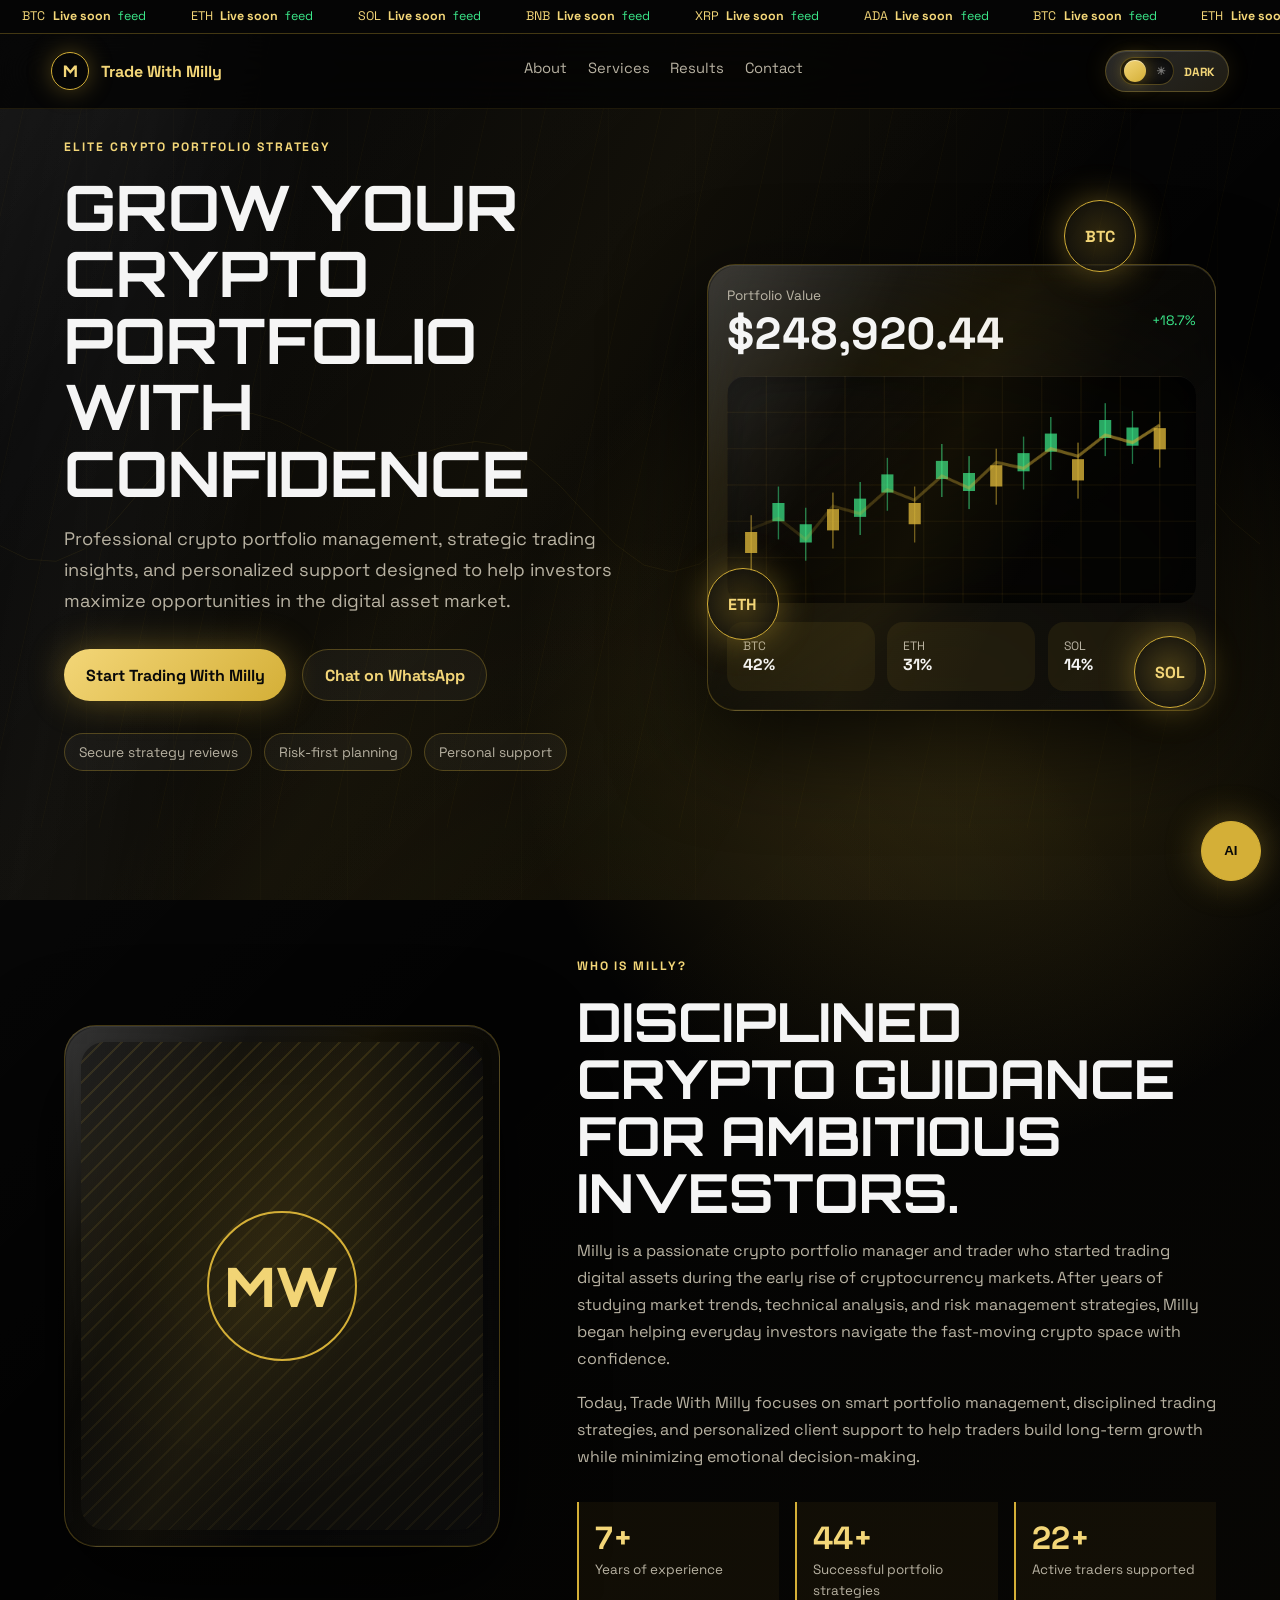
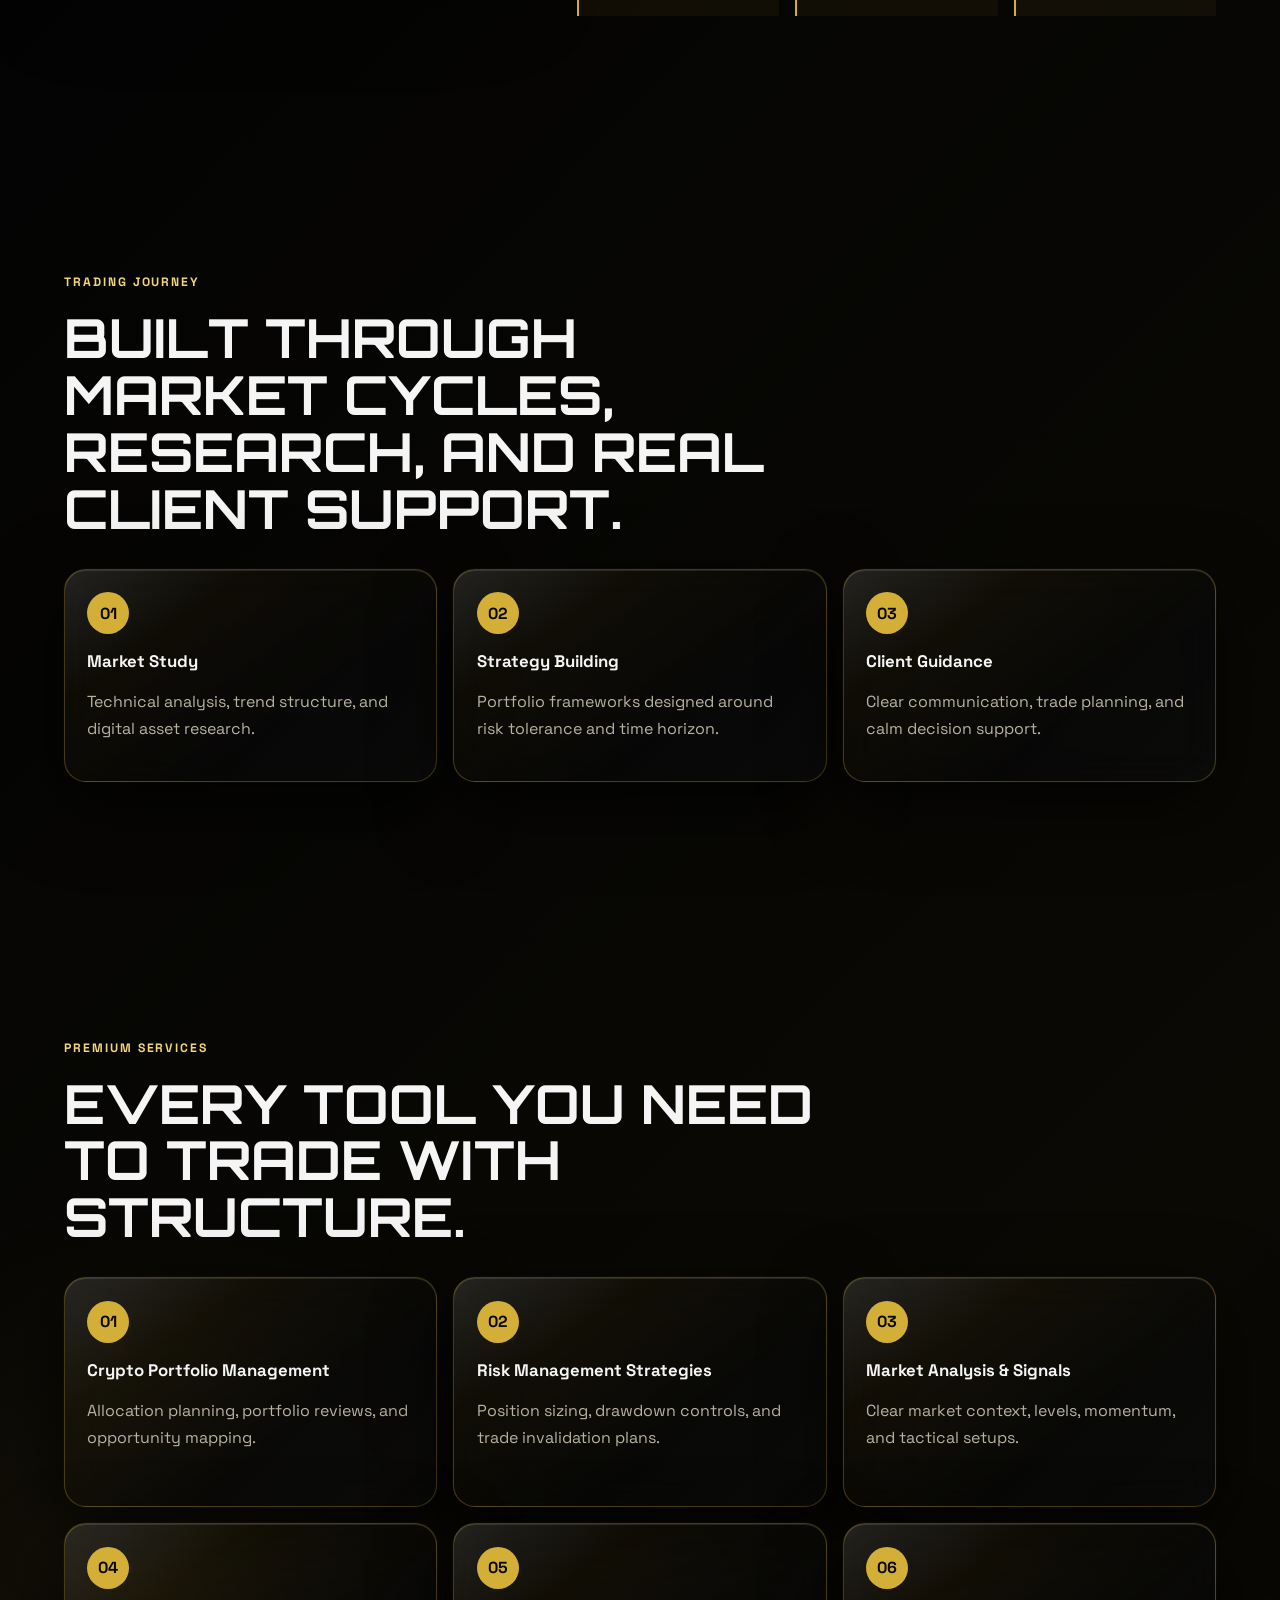
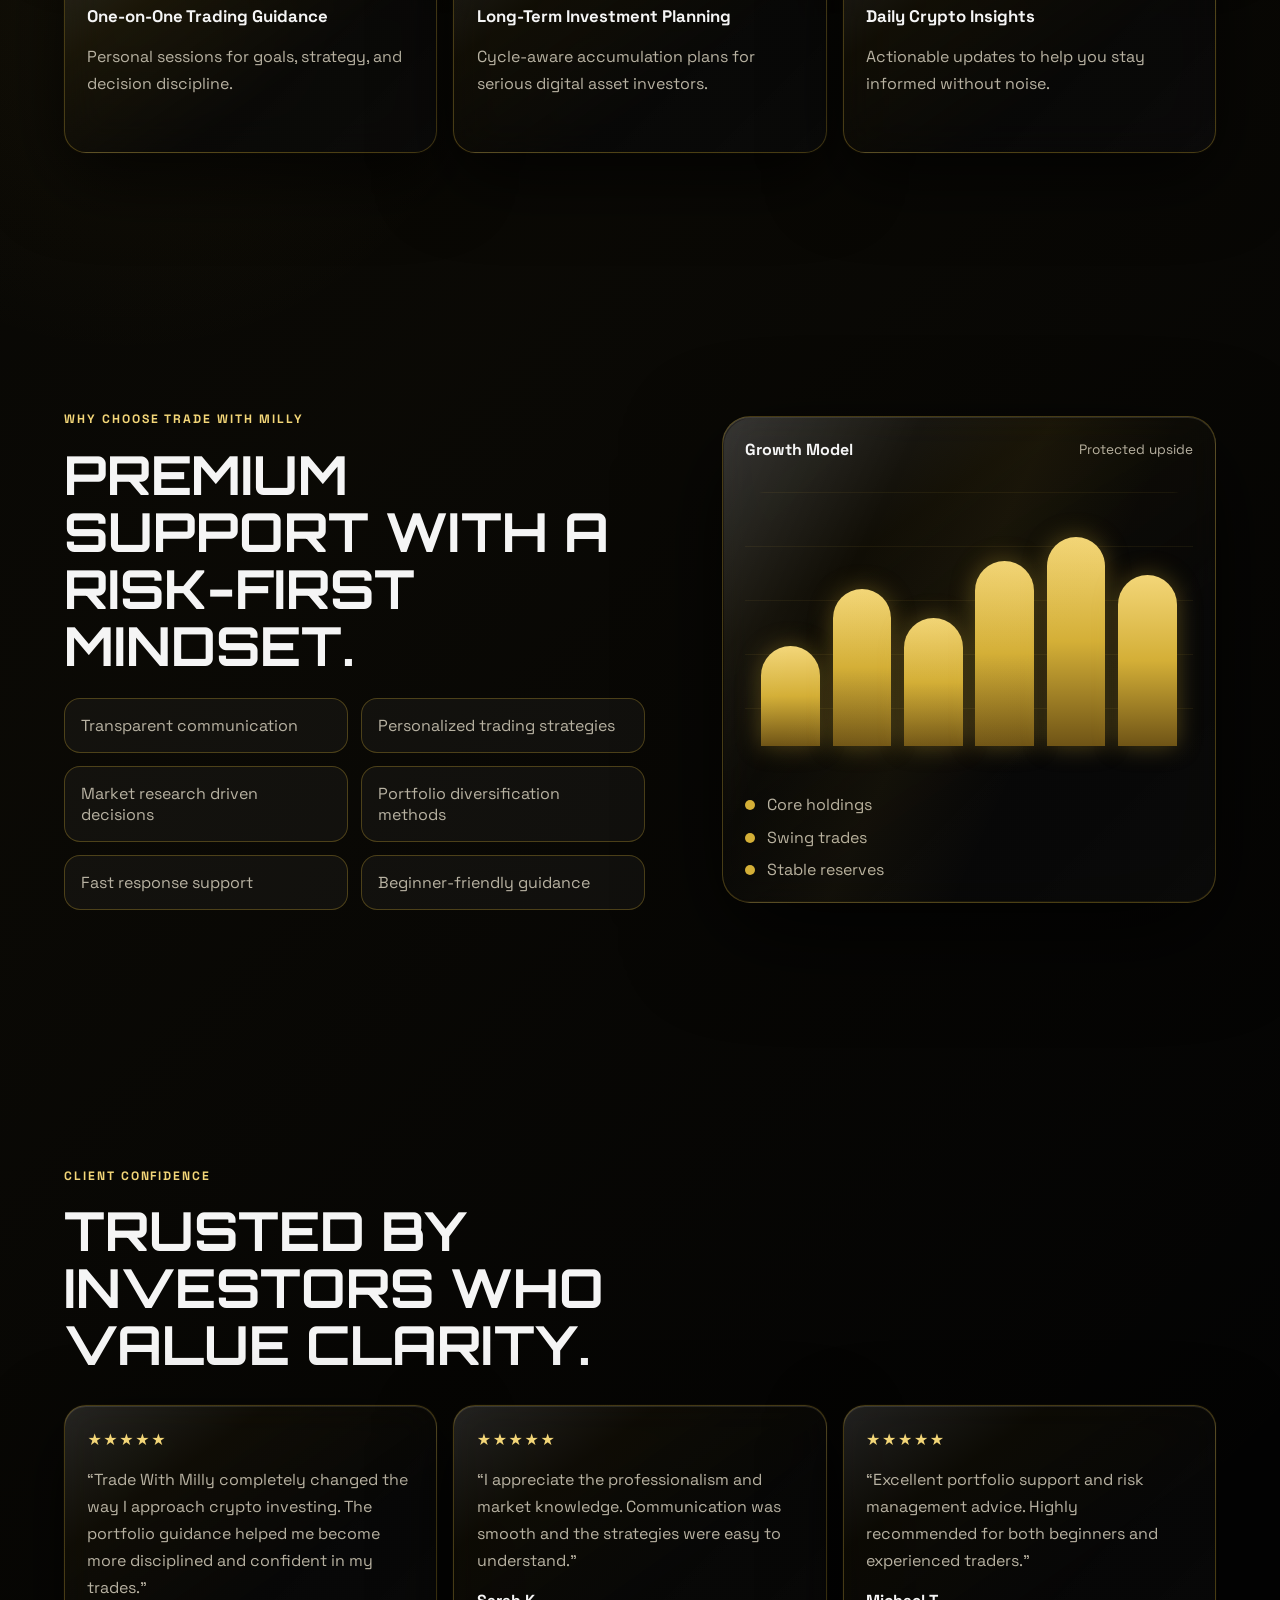
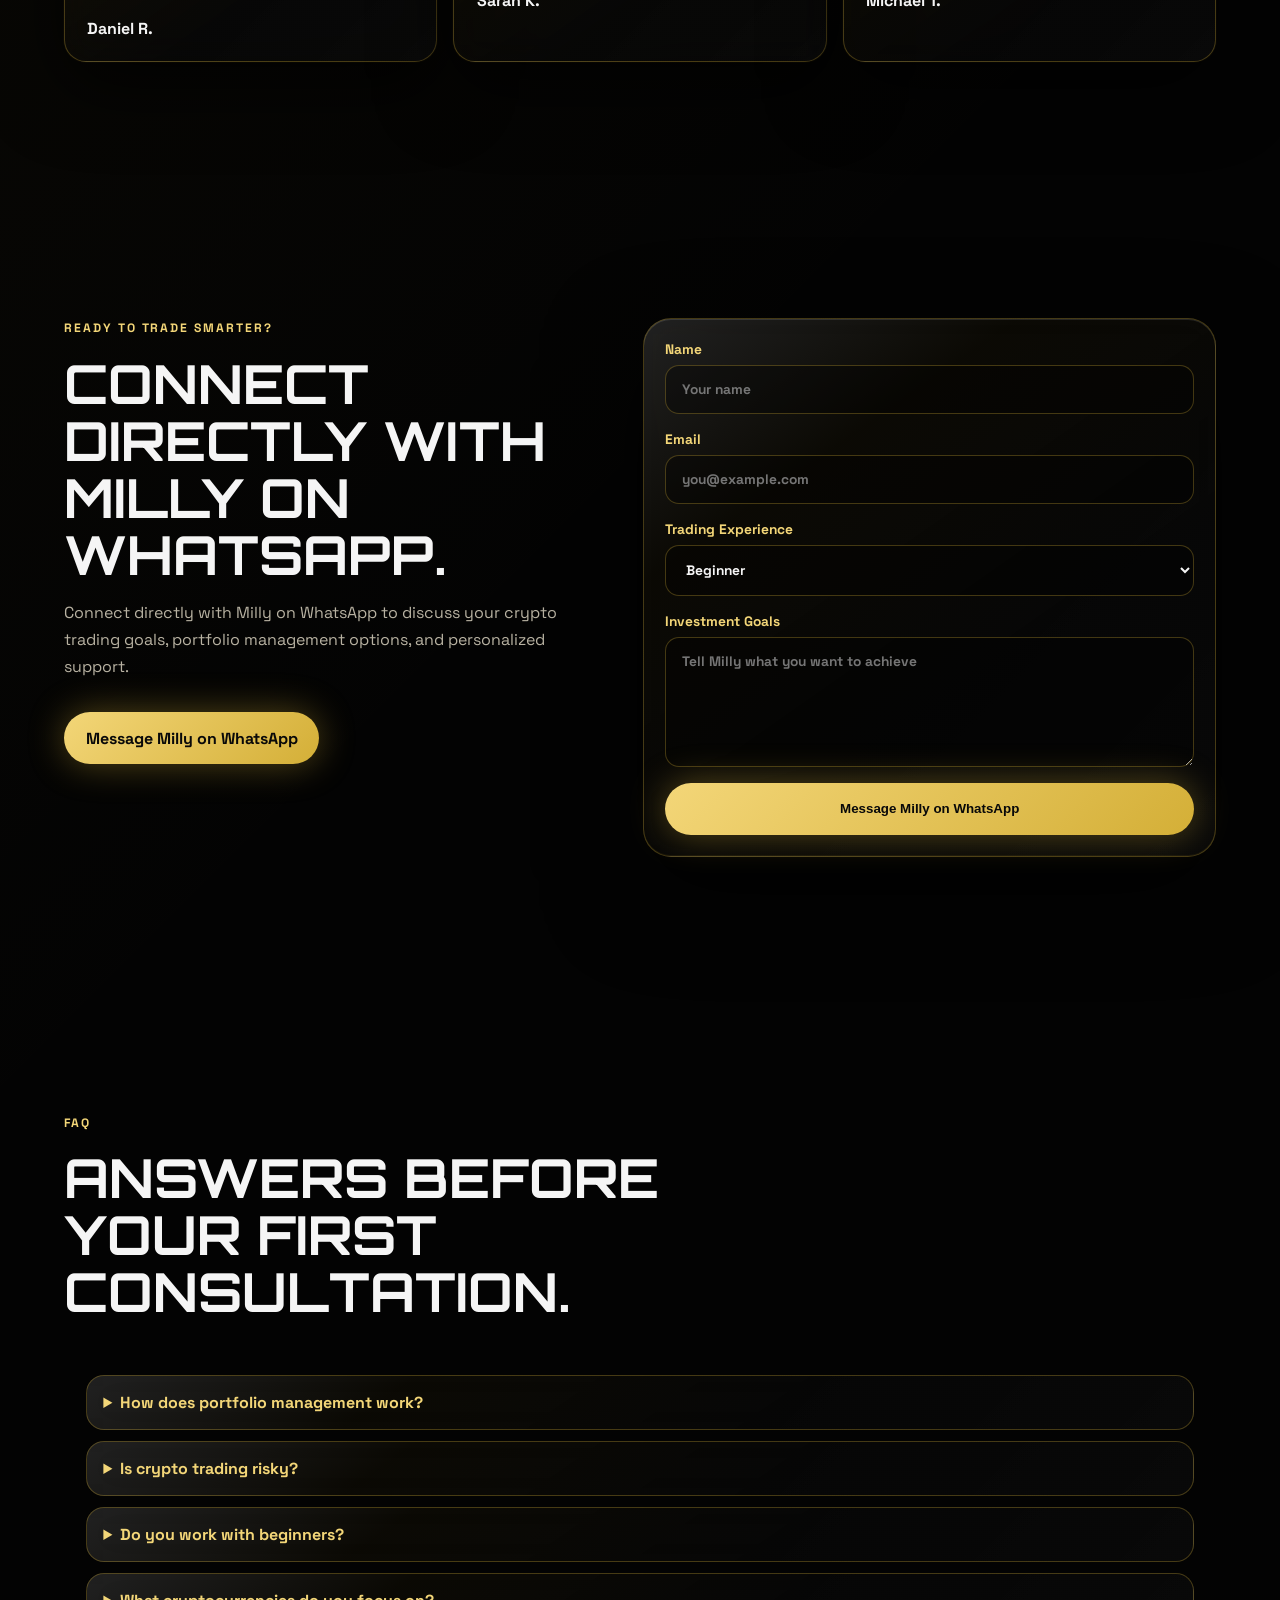
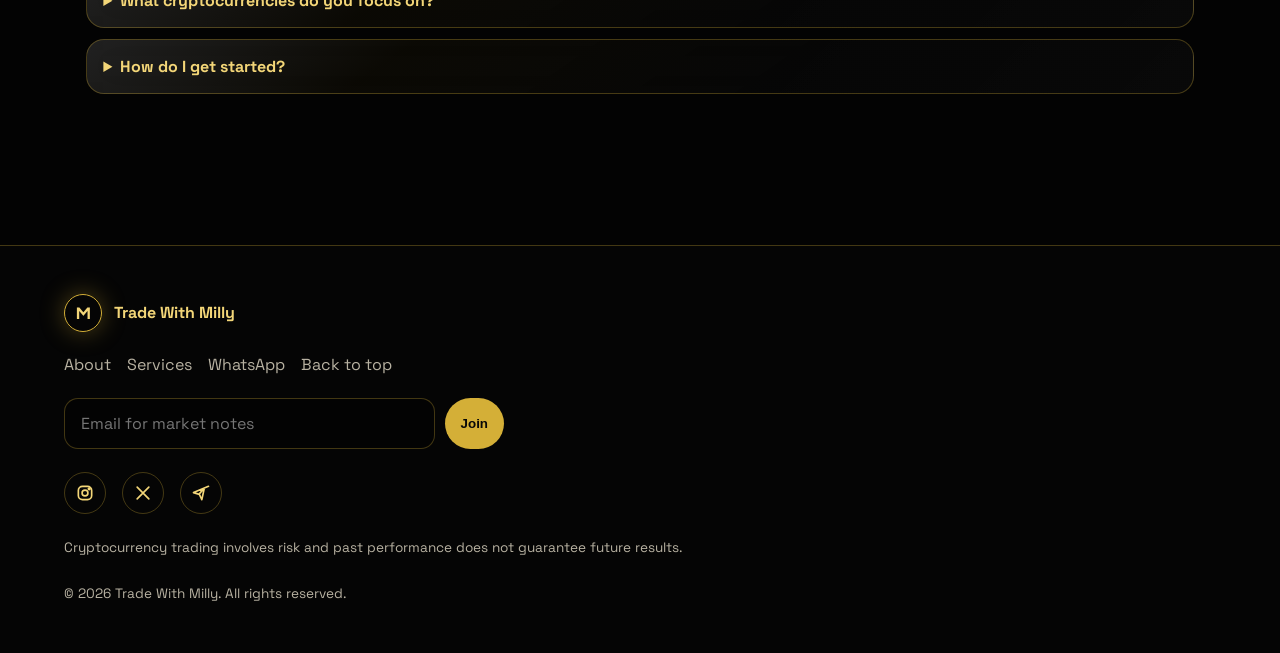
==== index.html @ c68c8c54 "Initial Trade With Milly website" ====
<!DOCTYPE html>
<html lang="en">
<head>
  <meta charset="UTF-8">
  <meta name="viewport" content="width=device-width, initial-scale=1.0">
  <title>Trade With Milly | Crypto Portfolio Management</title>
  <meta name="description" content="Professional crypto portfolio management, trading insights, and personalized support for digital asset investors.">
  <link rel="preconnect" href="https://fonts.googleapis.com">
  <link rel="preconnect" href="https://fonts.gstatic.com" crossorigin>
  <link href="https://fonts.googleapis.com/css2?family=Orbitron:wght@600;700;800;900&family=Space+Grotesk:wght@400;500;600;700&display=swap" rel="stylesheet">
  <link rel="stylesheet" href="styles.css">
</head>
<body>
  <div class="ticker" aria-label="Live crypto ticker">
    <div class="ticker-track">
      <span data-symbol="bitcoin">BTC <strong>Loading</strong> <em>--</em></span>
      <span data-symbol="ethereum">ETH <strong>Loading</strong> <em>--</em></span>
      <span data-symbol="solana">SOL <strong>Loading</strong> <em>--</em></span>
      <span data-symbol="binancecoin">BNB <strong>Loading</strong> <em>--</em></span>
      <span data-symbol="ripple">XRP <strong>Loading</strong> <em>--</em></span>
      <span data-symbol="cardano">ADA <strong>Loading</strong> <em>--</em></span>
      <span data-symbol="bitcoin">BTC <strong>Loading</strong> <em>--</em></span>
      <span data-symbol="ethereum">ETH <strong>Loading</strong> <em>--</em></span>
      <span data-symbol="solana">SOL <strong>Loading</strong> <em>--</em></span>
    </div>
  </div>

  <header class="site-header">
    <a class="brand" href="#top" aria-label="Trade With Milly home">
      <span class="brand-mark">M</span>
      <span>Trade With Milly</span>
    </a>
    <nav class="nav-links" aria-label="Primary navigation">
      <a href="#about">About</a>
      <a href="#services">Services</a>
      <a href="#results">Results</a>
      <a href="#contact">Contact</a>
    </nav>
    <button class="theme-toggle" type="button" aria-label="Toggle light mode">
      <span class="toggle-track"><i class="toggle-thumb"></i></span>
      <strong>Dark</strong>
    </button>
  </header>

  <main id="top">
    <section class="hero section">
      <canvas id="marketCanvas" class="market-canvas" aria-hidden="true"></canvas>
      <div class="hero-copy reveal">
        <p class="eyebrow">Elite crypto portfolio strategy</p>
        <h1>Grow Your Crypto Portfolio With Confidence</h1>
        <p class="hero-subtitle">Professional crypto portfolio management, strategic trading insights, and personalized support designed to help investors maximize opportunities in the digital asset market.</p>
        <div class="hero-actions">
          <a class="btn btn-primary magnetic" href="support.html">Start Trading With Milly</a>
          <a class="btn btn-secondary magnetic" href="https://wa.me/2348110244905" data-whatsapp-link>Chat on WhatsApp</a>
        </div>
        <div class="trust-row" aria-label="Trust highlights">
          <span>Secure strategy reviews</span>
          <span>Risk-first planning</span>
          <span>Personal support</span>
        </div>
      </div>
      <div class="hero-visual reveal">
        <div class="coin coin-btc">BTC</div>
        <div class="coin coin-eth">ETH</div>
        <div class="coin coin-sol">SOL</div>
        <div class="dashboard-card">
          <div class="dash-top">
            <div><span>Portfolio Value</span><strong>$248,920.44</strong></div>
            <em>+18.7%</em>
          </div>
          <div class="chart-shell"><canvas id="heroChart" width="620" height="300"></canvas></div>
          <div class="metric-grid">
            <div><span>BTC</span><strong>42%</strong></div>
            <div><span>ETH</span><strong>31%</strong></div>
            <div><span>SOL</span><strong>14%</strong></div>
          </div>
        </div>
      </div>
    </section>

    <section id="about" class="section split-section">
      <div class="portrait-card reveal">
        <div class="portrait"><span>MW</span></div>
      </div>
      <div class="section-copy reveal">
        <p class="eyebrow">Who Is Milly?</p>
        <h2>Disciplined crypto guidance for ambitious investors.</h2>
        <p>Milly is a passionate crypto portfolio manager and trader who started trading digital assets during the early rise of cryptocurrency markets. After years of studying market trends, technical analysis, and risk management strategies, Milly began helping everyday investors navigate the fast-moving crypto space with confidence.</p>
        <p>Today, Trade With Milly focuses on smart portfolio management, disciplined trading strategies, and personalized client support to help traders build long-term growth while minimizing emotional decision-making.</p>
        <div class="stats">
          <div><strong data-count="7">0</strong><span>Years of experience</span></div>
          <div><strong data-count="320">0</strong><span>Successful portfolio strategies</span></div>
          <div><strong data-count="180">0</strong><span>Active traders supported</span></div>
        </div>
      </div>
    </section>

    <section class="timeline-section section">
      <div class="section-heading reveal">
        <p class="eyebrow">Trading journey</p>
        <h2>Built through market cycles, research, and real client support.</h2>
      </div>
      <div class="timeline reveal">
        <article><span>01</span><h3>Market Study</h3><p>Technical analysis, trend structure, and digital asset research.</p></article>
        <article><span>02</span><h3>Strategy Building</h3><p>Portfolio frameworks designed around risk tolerance and time horizon.</p></article>
        <article><span>03</span><h3>Client Guidance</h3><p>Clear communication, trade planning, and calm decision support.</p></article>
      </div>
    </section>

    <section id="services" class="section">
      <div class="section-heading reveal">
        <p class="eyebrow">Premium services</p>
        <h2>Every tool you need to trade with structure.</h2>
      </div>
      <div class="service-grid">
        <article class="service-card reveal"><span>01</span><h3>Crypto Portfolio Management</h3><p>Allocation planning, portfolio reviews, and opportunity mapping.</p></article>
        <article class="service-card reveal"><span>02</span><h3>Risk Management Strategies</h3><p>Position sizing, drawdown controls, and trade invalidation plans.</p></article>
        <article class="service-card reveal"><span>03</span><h3>Market Analysis & Signals</h3><p>Clear market context, levels, momentum, and tactical setups.</p></article>
        <article class="service-card reveal"><span>04</span><h3>One-on-One Trading Guidance</h3><p>Personal sessions for goals, strategy, and decision discipline.</p></article>
        <article class="service-card reveal"><span>05</span><h3>Long-Term Investment Planning</h3><p>Cycle-aware accumulation plans for serious digital asset investors.</p></article>
        <article class="service-card reveal"><span>06</span><h3>Daily Crypto Insights</h3><p>Actionable updates to help you stay informed without noise.</p></article>
      </div>
    </section>

    <section id="results" class="section split-section alt">
      <div class="section-copy reveal">
        <p class="eyebrow">Why choose Trade With Milly</p>
        <h2>Premium support with a risk-first mindset.</h2>
        <div class="feature-list">
          <span>Transparent communication</span>
          <span>Personalized trading strategies</span>
          <span>Market research driven decisions</span>
          <span>Portfolio diversification methods</span>
          <span>Fast response support</span>
          <span>Beginner-friendly guidance</span>
        </div>
      </div>
      <div class="analytics-panel reveal">
        <div class="panel-header"><strong>Growth Model</strong><em>Protected upside</em></div>
        <div class="bars">
          <span style="--h:42%"></span><span style="--h:66%"></span><span style="--h:54%"></span><span style="--h:78%"></span><span style="--h:88%"></span><span style="--h:72%"></span>
        </div>
        <div class="allocation">
          <div><span></span> Core holdings</div>
          <div><span></span> Swing trades</div>
          <div><span></span> Stable reserves</div>
        </div>
      </div>
    </section>

    <section class="section testimonials">
      <div class="section-heading reveal">
        <p class="eyebrow">Client confidence</p>
        <h2>Trusted by investors who value clarity.</h2>
      </div>
      <div class="testimonial-grid">
        <article class="testimonial-card reveal"><div class="stars">★★★★★</div><p>“Trade With Milly completely changed the way I approach crypto investing. The portfolio guidance helped me become more disciplined and confident in my trades.”</p><strong>Daniel R.</strong></article>
        <article class="testimonial-card reveal"><div class="stars">★★★★★</div><p>“I appreciate the professionalism and market knowledge. Communication was smooth and the strategies were easy to understand.”</p><strong>Sarah K.</strong></article>
        <article class="testimonial-card reveal"><div class="stars">★★★★★</div><p>“Excellent portfolio support and risk management advice. Highly recommended for both beginners and experienced traders.”</p><strong>Michael T.</strong></article>
      </div>
    </section>

    <section id="contact" class="section contact-section">
      <div class="contact-copy reveal">
        <p class="eyebrow">Ready To Trade Smarter?</p>
        <h2>Connect directly with Milly on WhatsApp.</h2>
        <p>Connect directly with Milly on WhatsApp to discuss your crypto trading goals, portfolio management options, and personalized support.</p>
        <a class="whatsapp-pulse magnetic" href="https://wa.me/2348110244905" data-whatsapp-link>Message Milly on WhatsApp</a>
      </div>
      <form class="contact-form reveal">
        <label>Name<input type="text" name="name" placeholder="Your name"></label>
        <label>Email<input type="email" name="email" placeholder="you@example.com"></label>
        <label>Trading Experience<select name="experience"><option>Beginner</option><option>Intermediate</option><option>Advanced</option></select></label>
        <label>Investment Goals<textarea name="goals" placeholder="Tell Milly what you want to achieve"></textarea></label>
        <button class="btn btn-primary magnetic" type="button" data-support-submit>Message Milly on WhatsApp</button>
      </form>
    </section>

    <section class="section faq-section">
      <div class="section-heading reveal">
        <p class="eyebrow">FAQ</p>
        <h2>Answers before your first consultation.</h2>
      </div>
      <div class="faq-list reveal">
        <details><summary>How does portfolio management work?</summary><p>Milly reviews your goals, risk tolerance, current holdings, and time horizon, then creates a structured approach for allocation, reviews, and decision-making.</p></details>
        <details><summary>Is crypto trading risky?</summary><p>Yes. Crypto markets can be highly volatile, so every strategy should include risk controls, position sizing, and realistic expectations.</p></details>
        <details><summary>Do you work with beginners?</summary><p>Yes. Guidance can be tailored for beginners who need simple explanations and step-by-step support.</p></details>
        <details><summary>What cryptocurrencies do you focus on?</summary><p>Focus areas include major assets like Bitcoin, Ethereum, Solana, and selected high-quality altcoin opportunities based on market conditions.</p></details>
        <details><summary>How do I get started?</summary><p>Use the contact form or WhatsApp button to share your goals and schedule an initial portfolio discussion.</p></details>
      </div>
    </section>
  </main>

  <button class="chatbot magnetic" type="button" aria-label="Open AI chatbot assistant"><span>AI</span></button>
  <div class="chat-window" aria-live="polite">
    <div class="chat-header">
      <span class="support-dot"></span>
      <div>
        <strong>Milly Support AI</strong>
        <small>Online customer support</small>
      </div>
    </div>
    <div class="chat-messages">
      <p class="bot-message">Hi, I am Milly's support assistant. I can help with portfolio guidance, beginner questions, risk planning, or connecting you to customer support.</p>
    </div>
    <div class="quick-replies">
      <button type="button" data-reply="I am a beginner">Beginner help</button>
      <button type="button" data-reply="I need portfolio support">Portfolio support</button>
      <button type="button" data-reply="Connect me to customer support">Customer support</button>
    </div>
    <form class="chat-form">
      <input type="text" placeholder="Ask about trading support" aria-label="Ask support assistant">
      <button type="submit">Send</button>
    </form>
    <a class="support-link" href="support.html">Open customer support page</a>
  </div>

  <footer class="footer">
    <div class="brand"><span class="brand-mark">M</span><span>Trade With Milly</span></div>
    <nav>
      <a href="#about">About</a>
      <a href="#services">Services</a>
      <a href="https://wa.me/2348110244905" data-whatsapp-link>WhatsApp</a>
      <a href="#top">Back to top</a>
    </nav>
    <form class="newsletter">
      <input type="email" placeholder="Email for market notes" aria-label="Email for newsletter">
      <button class="magnetic" type="button" data-newsletter>Join</button>
    </form>
    <div class="socials" aria-label="Social links">
      <a class="magnetic social-instagram" href="https://www.instagram.com/milly_01_/" aria-label="Instagram" data-social="instagram"><svg viewBox="0 0 24 24" aria-hidden="true"><rect x="4" y="4" width="16" height="16" rx="5"></rect><circle cx="12" cy="12" r="3.5"></circle><circle cx="17" cy="7" r="1"></circle></svg></a>
      <a class="magnetic social-x" href="social.html?platform=x" aria-label="X" data-social="x"><svg viewBox="0 0 24 24" aria-hidden="true"><path d="M5 5l14 14M19 5L5 19"></path></svg></a>
      <a class="magnetic social-telegram" href="https://t.me/Bigmilly01" aria-label="Telegram" data-social="telegram"><svg viewBox="0 0 24 24" aria-hidden="true"><path d="M21 4L3 11.5l7 2.2L13 20l3-14-6 7"></path></svg></a>
    </div>
    <p class="disclaimer">Cryptocurrency trading involves risk and past performance does not guarantee future results.</p>
    <p class="copyright">© 2026 Trade With Milly. All rights reserved.</p>
  </footer>

  <script src="script.js"></script>
</body>
</html>
---- styles.css ----
:root {
  --black: #030303;
  --charcoal: #101010;
  --gold: #d4af37;
  --gold-soft: #f3d678;
  --white: #f5f5f5;
  --muted: #b8b2a2;
  --glass: rgba(8, 8, 8, 0.72);
  --border: rgba(212, 175, 55, 0.3);
  --shadow: 0 32px 95px rgba(0, 0, 0, 0.74);
  --page-glow: rgba(212, 175, 55, 0.2);
  --header-bg: rgba(3, 3, 3, 0.78);
  --field-bg: rgba(0, 0, 0, 0.32);
}

* { box-sizing: border-box; }
html { scroll-behavior: smooth; }

body {
  margin: 0;
  font-family: "Space Grotesk", system-ui, sans-serif;
  color: var(--white);
  background:
    radial-gradient(circle at 75% 10%, var(--page-glow), transparent 28rem),
    radial-gradient(circle at 10% 45%, rgba(212, 175, 55, 0.06), transparent 24rem),
    linear-gradient(135deg, rgba(255, 255, 255, 0.035), transparent 18%, rgba(212, 175, 55, 0.035) 48%, transparent 72%),
    var(--black);
  overflow-x: hidden;
}

body::before {
  content: "";
  position: fixed;
  inset: 0;
  z-index: -1;
  background:
    linear-gradient(120deg, rgba(255, 255, 255, 0.055), transparent 16%, rgba(212, 175, 55, 0.06) 43%, transparent 68%),
    repeating-linear-gradient(90deg, transparent, transparent 86px, rgba(212, 175, 55, 0.035) 87px);
  pointer-events: none;
}

body:not(.light)::after {
  content: "";
  position: fixed;
  inset: 0;
  z-index: -1;
  background:
    linear-gradient(100deg, transparent 0%, rgba(255, 255, 255, 0.05) 12%, transparent 24%),
    radial-gradient(circle at 48% 120%, rgba(212, 175, 55, 0.16), transparent 34rem);
  mix-blend-mode: screen;
  opacity: 0.58;
  pointer-events: none;
}

body.light {
  --black: #fbf8ef;
  --charcoal: #ffffff;
  --white: #111;
  --muted: #5f5645;
  --glass: rgba(255, 255, 255, 0.84);
  --border: rgba(154, 115, 12, 0.32);
  --gold-soft: #8d6812;
  --shadow: 0 28px 70px rgba(45, 35, 9, 0.14);
  --page-glow: rgba(212, 175, 55, 0.28);
  --header-bg: rgba(255, 252, 244, 0.86);
  --field-bg: rgba(255, 255, 255, 0.78);
}

a { color: inherit; text-decoration: none; }

.ticker {
  position: fixed;
  top: 0;
  left: 0;
  right: 0;
  z-index: 20;
  height: 34px;
  overflow: hidden;
  background: #050505;
  border-bottom: 1px solid var(--border);
  color: var(--gold-soft);
}

.ticker-track {
  display: flex;
  width: max-content;
  animation: ticker 26s linear infinite;
}

.ticker span {
  display: inline-flex;
  gap: 0.45rem;
  align-items: center;
  padding: 0.5rem 1.4rem;
  font-size: 0.78rem;
  white-space: nowrap;
}

.ticker em { color: #3be88a; font-style: normal; }
.ticker em.price-down { color: #ff6b6b; }

body.light .ticker,
body.light .footer {
  background: #fff9e8;
  color: #6d4f0b;
}

.site-header {
  position: fixed;
  top: 34px;
  left: 0;
  right: 0;
  z-index: 19;
  display: flex;
  align-items: center;
  justify-content: space-between;
  padding: 1rem clamp(1rem, 4vw, 4.5rem);
  backdrop-filter: blur(22px);
  background: var(--header-bg);
  border-bottom: 1px solid rgba(212, 175, 55, 0.12);
}

.brand {
  display: inline-flex;
  gap: 0.75rem;
  align-items: center;
  font-weight: 800;
  color: var(--gold-soft);
  transition: transform 0.25s ease, filter 0.25s ease;
}

.brand:hover { transform: translateY(-1px); filter: drop-shadow(0 0 16px rgba(212, 175, 55, 0.35)); }

.brand-mark {
  display: grid;
  place-items: center;
  width: 38px;
  height: 38px;
  border: 1px solid var(--gold);
  border-radius: 50%;
  box-shadow: 0 0 24px rgba(212, 175, 55, 0.35);
  font-family: Orbitron, system-ui, sans-serif;
}

.nav-links { display: flex; gap: 1.3rem; color: var(--muted); font-size: 0.92rem; }
.nav-links a {
  position: relative;
  padding-bottom: 0.35rem;
}

.nav-links a::after {
  content: "";
  position: absolute;
  left: 0;
  right: 100%;
  bottom: 0;
  height: 1px;
  background: var(--gold);
  transition: right 0.25s ease;
}

.nav-links a:hover { color: var(--gold-soft); }
.nav-links a:hover::after { right: 0; }

.theme-toggle {
  display: inline-flex;
  width: auto;
  min-width: 124px;
  min-height: 42px;
  align-items: center;
  justify-content: center;
  gap: 0.65rem;
  padding: 0.35rem 0.7rem;
  border: 1px solid var(--border);
  border-radius: 999px;
  background:
    linear-gradient(145deg, rgba(255, 255, 255, 0.1), rgba(212, 175, 55, 0.08)),
    var(--charcoal);
  color: var(--gold-soft);
  box-shadow: inset 0 1px 0 rgba(255, 255, 255, 0.12), 0 0 24px rgba(212, 175, 55, 0.12);
  font: 800 0.74rem "Space Grotesk", sans-serif;
  cursor: pointer;
  text-transform: uppercase;
  transition: transform 0.22s ease, box-shadow 0.22s ease, border-color 0.22s ease;
}

.theme-toggle:hover {
  transform: translateY(-2px);
  border-color: rgba(212, 175, 55, 0.78);
  box-shadow: inset 0 1px 0 rgba(255, 255, 255, 0.16), 0 0 34px rgba(212, 175, 55, 0.22);
}

.toggle-track {
  position: relative;
  display: inline-flex;
  width: 54px;
  height: 28px;
  align-items: center;
  border: 1px solid rgba(212, 175, 55, 0.32);
  border-radius: 999px;
  background:
    radial-gradient(circle at 26% 50%, rgba(212, 175, 55, 0.35), transparent 0.55rem),
    linear-gradient(90deg, #050505, #1a1a1a);
  box-shadow: inset 0 0 12px rgba(0, 0, 0, 0.82);
}

.toggle-track::before,
.toggle-track::after {
  position: absolute;
  top: 50%;
  transform: translateY(-50%);
  font-size: 0.68rem;
  line-height: 1;
}

.toggle-track::before {
  content: "☾";
  left: 8px;
  color: var(--gold-soft);
}

.toggle-track::after {
  content: "☀";
  right: 7px;
  color: rgba(255, 255, 255, 0.42);
}

.toggle-thumb {
  position: relative;
  z-index: 1;
  display: block;
  width: 22px;
  height: 22px;
  margin-left: 3px;
  border-radius: 50%;
  background: linear-gradient(145deg, var(--gold-soft), var(--gold));
  box-shadow: 0 0 18px rgba(212, 175, 55, 0.58), inset 0 1px 0 rgba(255, 255, 255, 0.45);
  transition: transform 0.25s ease, background 0.25s ease, box-shadow 0.25s ease;
}

body.light .toggle-track {
  background:
    radial-gradient(circle at 74% 50%, rgba(212, 175, 55, 0.45), transparent 0.55rem),
    linear-gradient(90deg, #fff3c6, #ffffff);
}

body.light .toggle-track::before {
  color: rgba(0, 0, 0, 0.32);
}

body.light .toggle-track::after {
  color: #8d6812;
}

body.light .toggle-thumb {
  transform: translateX(26px);
  background: linear-gradient(145deg, #ffffff, #f3d678);
}

.section {
  position: relative;
  padding: clamp(5rem, 10vw, 8rem) clamp(1rem, 5vw, 5.5rem);
}

.hero {
  min-height: 92vh;
  display: grid;
  grid-template-columns: minmax(0, 1fr) minmax(320px, 0.9fr);
  gap: clamp(2rem, 6vw, 5rem);
  align-items: center;
  padding-top: 8.5rem;
  padding-bottom: 3.5rem;
}

.market-canvas {
  position: absolute;
  inset: 0;
  width: 100%;
  height: 100%;
  opacity: 0.42;
  pointer-events: none;
}

.eyebrow {
  margin: 0 0 1rem;
  color: var(--gold-soft);
  text-transform: uppercase;
  letter-spacing: 0.16em;
  font-size: 0.76rem;
  font-weight: 800;
}

h1, h2 {
  margin: 0;
  font-family: Orbitron, system-ui, sans-serif;
  line-height: 1.06;
  text-transform: uppercase;
}

h1 { max-width: 780px; font-size: clamp(2.25rem, 4.9vw, 4.65rem); }
h2 { font-size: clamp(1.8rem, 4.2vw, 3.55rem); }
h3 { margin: 0; font-size: 1.05rem; }
p { color: var(--muted); line-height: 1.7; }
.hero-subtitle { max-width: 660px; font-size: clamp(1rem, 1.7vw, 1.14rem); }

.hero-actions {
  display: flex;
  flex-wrap: wrap;
  gap: 1rem;
  margin: 2rem 0;
}

.btn, .whatsapp-pulse {
  position: relative;
  overflow: hidden;
  display: inline-flex;
  min-height: 52px;
  align-items: center;
  justify-content: center;
  border-radius: 999px;
  padding: 0 1.35rem;
  font-weight: 800;
  border: 0;
  cursor: pointer;
  transition: transform 0.2s ease, box-shadow 0.2s ease, border-color 0.2s ease;
}

.btn::before, .whatsapp-pulse::before, .service-card::before, .channel-card::before {
  content: "";
  position: absolute;
  inset: 0;
  background: linear-gradient(120deg, transparent, rgba(255, 255, 255, 0.28), transparent);
  transform: translateX(-120%);
  transition: transform 0.65s ease;
  pointer-events: none;
}

.btn:hover, .whatsapp-pulse:hover { transform: translateY(-3px) scale(1.01); }
.btn:hover::before, .whatsapp-pulse:hover::before, .service-card:hover::before, .channel-card:hover::before { transform: translateX(120%); }

.btn-primary, .whatsapp-pulse {
  color: #090909;
  background: linear-gradient(135deg, var(--gold-soft), var(--gold));
  box-shadow: 0 0 36px rgba(212, 175, 55, 0.38);
}

.btn-secondary {
  border: 1px solid var(--border);
  color: var(--gold-soft);
  background: rgba(255, 255, 255, 0.04);
}

.btn-secondary:hover {
  border-color: rgba(212, 175, 55, 0.72);
  box-shadow: 0 0 28px rgba(212, 175, 55, 0.18);
}

.trust-row { display: flex; flex-wrap: wrap; gap: 0.75rem; color: var(--muted); font-size: 0.86rem; }
.trust-row span { border: 1px solid var(--border); border-radius: 999px; padding: 0.55rem 0.85rem; background: rgba(255, 255, 255, 0.04); }
.hero-visual { position: relative; min-height: 540px; }

.dashboard-card, .portrait-card, .service-card, .testimonial-card, .analytics-panel, .contact-form, .faq-list details, .timeline article {
  border: 1px solid var(--border);
  background:
    linear-gradient(145deg, rgba(255, 255, 255, 0.12), rgba(212, 175, 55, 0.045) 28%, var(--glass) 64%),
    linear-gradient(315deg, rgba(255, 255, 255, 0.04), transparent 42%);
  box-shadow: var(--shadow), inset 0 1px 0 rgba(255, 255, 255, 0.12), inset 0 -1px 0 rgba(212, 175, 55, 0.08);
  backdrop-filter: blur(18px);
}

.dashboard-card {
  position: absolute;
  inset: 5rem 0 auto auto;
  width: min(100%, 520px);
  border-radius: 28px;
  padding: 1.2rem;
  transform-style: preserve-3d;
  transition: transform 0.3s ease, box-shadow 0.3s ease;
}

.dashboard-card::after,
.analytics-panel::after,
.portrait-card::after {
  content: "";
  position: absolute;
  inset: 1px;
  border-radius: inherit;
  background: linear-gradient(115deg, rgba(255, 255, 255, 0.15), transparent 28%, rgba(212, 175, 55, 0.1) 46%, transparent 64%);
  opacity: 0.52;
  pointer-events: none;
}

.dashboard-card:hover { transform: perspective(900px) rotateX(1.5deg) rotateY(-2deg) translateY(-4px); box-shadow: 0 34px 95px rgba(0, 0, 0, 0.58), 0 0 42px rgba(212, 175, 55, 0.12); }

.dash-top, .panel-header { display: flex; align-items: center; justify-content: space-between; gap: 1rem; min-width: 0; }
.dash-top > div { min-width: 0; }
.dash-top span, .dash-top em, .panel-header em { color: var(--muted); font-style: normal; font-size: 0.85rem; }
.dash-top strong {
  display: block;
  max-width: 100%;
  margin-top: 0.3rem;
  overflow-wrap: anywhere;
  font-size: clamp(1.55rem, 4.2vw, 2.8rem);
  line-height: 1.05;
  font-variant-numeric: tabular-nums;
}
.dash-top em { color: #3be88a; }

.chart-shell {
  margin: 1.2rem 0;
  overflow: hidden;
  border-radius: 18px;
  background:
    linear-gradient(135deg, rgba(255, 255, 255, 0.055), transparent 38%),
    rgba(0, 0, 0, 0.62);
  box-shadow: inset 0 0 35px rgba(0, 0, 0, 0.58), inset 0 1px 0 rgba(255, 255, 255, 0.08);
}

#heroChart { display: block; width: 100%; height: auto; }
.metric-grid { display: grid; grid-template-columns: repeat(3, 1fr); gap: 0.8rem; }
.metric-grid div { border-radius: 16px; padding: 1rem; background: rgba(212, 175, 55, 0.08); }
.metric-grid span, .metric-grid strong { display: block; }
.metric-grid span { color: var(--muted); font-size: 0.76rem; }

.coin {
  position: absolute;
  z-index: 2;
  display: grid;
  place-items: center;
  width: 72px;
  height: 72px;
  border-radius: 50%;
  border: 1px solid var(--gold);
  color: var(--gold-soft);
  background: radial-gradient(circle, rgba(212, 175, 55, 0.22), rgba(11, 11, 11, 0.9));
  box-shadow: 0 0 35px rgba(212, 175, 55, 0.42);
  font-weight: 900;
  animation: float 5s ease-in-out infinite;
}

.coin-btc { top: 1rem; right: 5rem; }
.coin-eth { top: 24rem; left: 0; animation-delay: -1.5s; }
.coin-sol { right: 0.6rem; bottom: 1rem; animation-delay: -2.8s; }

.split-section {
  display: grid;
  grid-template-columns: minmax(280px, 0.75fr) minmax(0, 1.1fr);
  gap: clamp(2rem, 6vw, 5rem);
  align-items: center;
}

.split-section.alt { grid-template-columns: minmax(0, 1fr) minmax(300px, 0.85fr); }

.portrait-card { min-height: 520px; border-radius: 32px; padding: 1rem; }
.portrait {
  display: grid;
  place-items: center;
  height: 100%;
  min-height: 488px;
  border-radius: 24px;
  background:
    linear-gradient(rgba(11, 11, 11, 0.2), rgba(11, 11, 11, 0.65)),
    repeating-linear-gradient(135deg, rgba(212, 175, 55, 0.16), rgba(212, 175, 55, 0.16) 2px, transparent 2px, transparent 14px),
    radial-gradient(circle at center, rgba(212, 175, 55, 0.26), rgba(11, 11, 11, 0.88));
}

.portrait span {
  display: grid;
  place-items: center;
  width: 150px;
  height: 150px;
  border: 2px solid var(--gold);
  border-radius: 50%;
  font: 800 3.4rem Orbitron, sans-serif;
  color: var(--gold-soft);
}

.stats { display: grid; grid-template-columns: repeat(3, 1fr); gap: 1rem; margin-top: 2rem; }
.stats div { padding: 1rem; border-left: 2px solid var(--gold); background: rgba(212, 175, 55, 0.06); }
.stats strong { display: block; color: var(--gold-soft); font-size: 2rem; }
.stats span { color: var(--muted); font-size: 0.84rem; }
.section-heading { max-width: 780px; margin-bottom: 2rem; }

.timeline, .service-grid, .testimonial-grid { display: grid; grid-template-columns: repeat(3, 1fr); gap: 1rem; }
.timeline article, .service-card, .testimonial-card { border-radius: 22px; padding: 1.4rem; }
.timeline span, .service-card span {
  display: inline-grid;
  place-items: center;
  width: 42px;
  height: 42px;
  margin-bottom: 1rem;
  border-radius: 50%;
  color: #090909;
  background: var(--gold);
  font-weight: 900;
}

.service-grid { grid-template-columns: repeat(6, 1fr); }
.service-card {
  position: relative;
  overflow: hidden;
  grid-column: span 2;
  min-height: 230px;
  transition: transform 0.24s ease, border-color 0.24s ease, box-shadow 0.24s ease;
}

body:not(.light) .service-card,
body:not(.light) .testimonial-card,
body:not(.light) .timeline article {
  box-shadow: 0 24px 75px rgba(0, 0, 0, 0.72), inset 0 1px 0 rgba(255, 255, 255, 0.11), 0 0 0 1px rgba(212, 175, 55, 0.04);
}
.service-card:hover { transform: translateY(-8px); border-color: rgba(212, 175, 55, 0.8); box-shadow: 0 0 42px rgba(212, 175, 55, 0.22); }

.feature-list { display: grid; grid-template-columns: repeat(2, 1fr); gap: 0.8rem; margin-top: 1.5rem; }
.feature-list span {
  padding: 1rem;
  border: 1px solid var(--border);
  border-radius: 16px;
  color: var(--muted);
  background: rgba(255, 255, 255, 0.04);
  transition: transform 0.2s ease, color 0.2s ease, border-color 0.2s ease;
}

.feature-list span:hover { transform: translateX(6px); color: var(--white); border-color: rgba(212, 175, 55, 0.7); }

.analytics-panel { min-height: 450px; border-radius: 28px; padding: 1.4rem; }
.bars {
  display: flex;
  align-items: end;
  gap: 0.8rem;
  height: 270px;
  margin: 2rem 0;
  padding: 1rem;
  border-radius: 20px;
  background: linear-gradient(rgba(212, 175, 55, 0.08) 1px, transparent 1px);
  background-size: 100% 54px;
}
.bars span {
  flex: 1;
  height: var(--h);
  border-radius: 999px 999px 8px 8px;
  background: linear-gradient(var(--gold-soft), var(--gold), #6f5416);
  box-shadow: 0 0 24px rgba(212, 175, 55, 0.35);
  animation: barGrow 1.4s ease both;
}

.allocation { display: grid; gap: 0.7rem; color: var(--muted); }
.allocation span { display: inline-block; width: 10px; height: 10px; margin-right: 0.5rem; border-radius: 50%; background: var(--gold); }
.stars { color: var(--gold-soft); letter-spacing: 0.1em; }

.contact-section {
  display: grid;
  grid-template-columns: minmax(0, 0.9fr) minmax(300px, 1fr);
  gap: clamp(2rem, 5vw, 4rem);
  align-items: start;
}

.whatsapp-pulse { margin-top: 1rem; animation: pulse 2.2s ease-in-out infinite; }
.contact-form { display: grid; gap: 1rem; border-radius: 28px; padding: 1.3rem; }
label { display: grid; gap: 0.45rem; color: var(--gold-soft); font-size: 0.86rem; font-weight: 700; }
input, select, textarea {
  width: 100%;
  border: 1px solid var(--border);
  border-radius: 14px;
  padding: 0.9rem 1rem;
  color: var(--white);
  background: var(--field-bg);
  font: inherit;
  transition: border-color 0.2s ease, box-shadow 0.2s ease, background 0.2s ease;
}

input:focus, select:focus, textarea:focus {
  outline: 0;
  border-color: rgba(212, 175, 55, 0.82);
  box-shadow: 0 0 0 4px rgba(212, 175, 55, 0.12);
  background: var(--field-bg);
}
textarea { min-height: 130px; resize: vertical; }

.faq-list { border-radius: 28px; padding: 0.7rem; }
.faq-list details { box-shadow: none; border-radius: 18px; margin: 0.7rem; padding: 1rem; }
summary { cursor: pointer; color: var(--gold-soft); font-weight: 800; transition: color 0.2s ease; }
summary:hover { color: var(--white); }

.chatbot {
  position: fixed;
  right: 1.2rem;
  bottom: 1.2rem;
  z-index: 15;
  display: grid;
  place-items: center;
  width: 60px;
  height: 60px;
  border: 1px solid var(--gold);
  border-radius: 50%;
  color: #080808;
  background: var(--gold);
  box-shadow: 0 0 36px rgba(212, 175, 55, 0.4);
  cursor: pointer;
}
.chatbot span { font-weight: 900; }
.chatbot:hover { transform: translateY(-4px) scale(1.04); }

.chat-window {
  position: fixed;
  right: 1.2rem;
  bottom: 5.4rem;
  z-index: 15;
  width: min(380px, calc(100vw - 2rem));
  padding: 1rem;
  border: 1px solid var(--border);
  border-radius: 20px;
  background: var(--charcoal);
  box-shadow: var(--shadow);
  transform: translateY(20px);
  opacity: 0;
  pointer-events: none;
  transition: 0.2s ease;
}
.chat-window.open { transform: translateY(0); opacity: 1; pointer-events: auto; }
.chat-window button, .newsletter button { border: 0; border-radius: 999px; padding: 0.75rem 1rem; color: #080808; background: var(--gold); font-weight: 800; }

.chat-header {
  display: flex;
  align-items: center;
  gap: 0.8rem;
  margin-bottom: 1rem;
}

.chat-header small {
  display: block;
  margin-top: 0.15rem;
  color: #3be88a;
}

.support-dot {
  width: 14px;
  height: 14px;
  border-radius: 50%;
  background: #3be88a;
  box-shadow: 0 0 18px rgba(59, 232, 138, 0.8);
}

.chat-messages {
  display: grid;
  gap: 0.65rem;
  max-height: 260px;
  overflow-y: auto;
  padding-right: 0.2rem;
}

.bot-message, .user-message {
  margin: 0;
  padding: 0.75rem 0.85rem;
  border-radius: 16px;
  line-height: 1.45;
}

.bot-message {
  border: 1px solid var(--border);
  background: rgba(212, 175, 55, 0.08);
}

.user-message {
  justify-self: end;
  max-width: 82%;
  color: #0b0b0b;
  background: var(--gold);
}

.quick-replies {
  display: flex;
  flex-wrap: wrap;
  gap: 0.45rem;
  margin: 0.9rem 0;
}

.quick-replies button {
  padding: 0.55rem 0.7rem;
  color: var(--gold-soft);
  border: 1px solid var(--border);
  background: rgba(255, 255, 255, 0.04);
}

.chat-form {
  display: grid;
  grid-template-columns: 1fr auto;
  gap: 0.5rem;
}

.support-link {
  display: inline-flex;
  margin-top: 0.8rem;
  color: var(--gold-soft);
  font-weight: 800;
}

.footer {
  display: grid;
  gap: 1.4rem;
  padding: 3rem clamp(1rem, 5vw, 5.5rem);
  border-top: 1px solid var(--border);
  background: #050505;
}
.footer nav, .socials { display: flex; flex-wrap: wrap; gap: 1rem; color: var(--muted); }
.socials a, .mini-socials a {
  display: inline-grid;
  place-items: center;
  width: 42px;
  height: 42px;
  border: 1px solid var(--border);
  border-radius: 50%;
  color: var(--gold-soft);
  transition: transform 0.2s ease, box-shadow 0.2s ease, border-color 0.2s ease;
}

.socials a:hover, .mini-socials a:hover {
  transform: translateY(-4px);
  border-color: rgba(212, 175, 55, 0.8);
  box-shadow: 0 0 28px rgba(212, 175, 55, 0.22);
}

.socials svg,
.mini-socials svg,
.channel-card svg {
  width: 20px;
  height: 20px;
  fill: none;
  stroke: currentColor;
  stroke-width: 2;
  stroke-linecap: round;
  stroke-linejoin: round;
}
.newsletter { display: flex; max-width: 440px; gap: 0.6rem; }
.disclaimer, .copyright { margin: 0; font-size: 0.85rem; }

.reveal { transform: translateY(28px); opacity: 0; transition: transform 0.75s ease, opacity 0.75s ease; }
.reveal.visible { transform: translateY(0); opacity: 1; }

.simple-header {
  display: flex;
  align-items: center;
  justify-content: space-between;
  gap: 1rem;
  padding: 1.2rem clamp(1rem, 5vw, 5rem);
}

.simple-actions {
  display: flex;
  flex-wrap: wrap;
  gap: 0.75rem;
  align-items: center;
}

.support-page {
  min-height: 100vh;
}

.support-hero {
  min-height: calc(100vh - 86px);
  display: grid;
  grid-template-columns: minmax(0, 1fr) minmax(310px, 0.82fr);
  gap: clamp(1.3rem, 4vw, 3rem);
  align-items: center;
  padding: clamp(2rem, 6vw, 5rem);
}

.support-card {
  border: 1px solid var(--border);
  border-radius: 30px;
  padding: clamp(1.3rem, 4vw, 2.4rem);
  background: linear-gradient(145deg, rgba(255, 255, 255, 0.08), var(--glass));
  box-shadow: var(--shadow);
  backdrop-filter: blur(18px);
}

.support-card h1 {
  font-size: clamp(2.6rem, 7vw, 5.4rem);
}

.support-card h2 {
  font-size: clamp(1.8rem, 4vw, 2.8rem);
}

.support-options {
  display: flex;
  flex-wrap: wrap;
  gap: 0.8rem;
  margin-top: 1.4rem;
}

.support-form {
  display: grid;
  gap: 1rem;
}

.social-hero {
  grid-template-columns: 1fr;
}

.social-channel-grid {
  display: grid;
  grid-template-columns: repeat(3, 1fr);
  gap: 1rem;
  margin-top: 1.8rem;
}

.channel-card {
  position: relative;
  overflow: hidden;
  display: grid;
  gap: 0.6rem;
  min-height: 190px;
  padding: 1.2rem;
  border: 1px solid var(--border);
  border-radius: 22px;
  background: rgba(255, 255, 255, 0.05);
  transition: transform 0.25s ease, border-color 0.25s ease, box-shadow 0.25s ease;
}

.channel-card:hover {
  transform: translateY(-8px);
  border-color: rgba(212, 175, 55, 0.8);
  box-shadow: 0 0 34px rgba(212, 175, 55, 0.18);
}

.channel-card span {
  display: grid;
  place-items: center;
  width: 54px;
  height: 54px;
  border-radius: 50%;
  color: #0b0b0b;
  background: var(--gold);
  font-weight: 900;
}

.channel-card span svg {
  width: 25px;
  height: 25px;
  color: #0b0b0b;
}

.mini-socials {
  display: flex;
  justify-content: center;
  gap: 0.8rem;
  padding: 0 1rem 2rem;
}

.channel-card small {
  color: var(--muted);
  line-height: 1.5;
}

@keyframes ticker { to { transform: translateX(-50%); } }
@keyframes float { 50% { transform: translateY(-18px) rotate(4deg); } }
@keyframes barGrow { from { height: 4%; } }
@keyframes pulse { 50% { box-shadow: 0 0 52px rgba(212, 175, 55, 0.62); } }

@media (max-width: 980px) {
  .nav-links { display: none; }
  .hero, .split-section, .split-section.alt, .contact-section { grid-template-columns: 1fr; }
  .support-hero { grid-template-columns: 1fr; }
  .social-channel-grid { grid-template-columns: 1fr; }
  .hero-visual { min-height: 480px; }
  .dashboard-card { inset: 4rem 0 auto 0; margin: auto; }
  .timeline, .testimonial-grid, .stats, .feature-list { grid-template-columns: 1fr; }
  .service-card { grid-column: span 3; }
}

@media (max-width: 640px) {
  .site-header { padding: 0.8rem 1rem; }
  .brand span:last-child { max-width: 112px; line-height: 1.1; }
  .section { padding-left: 1rem; padding-right: 1rem; }
  .hero { padding-top: 9.5rem; }
  .hero-actions, .newsletter, .support-options { flex-direction: column; }
  .btn, .whatsapp-pulse { width: 100%; }
  .simple-header { align-items: flex-start; flex-direction: column; }
  .simple-actions { width: 100%; }
  .simple-actions .btn { width: auto; }
  .chat-window { right: 0.75rem; bottom: 5rem; }
  .chat-form { grid-template-columns: 1fr; }
  .service-grid { grid-template-columns: 1fr; }
  .service-card { grid-column: auto; }
  .coin { width: 58px; height: 58px; font-size: 0.82rem; }
  .coin-btc { right: 1rem; }
  .coin-eth { top: 22rem; }
  .dash-top { align-items: flex-start; }
  .dash-top strong { font-size: clamp(1.35rem, 9vw, 2.15rem); }
  .dash-top em { flex-shrink: 0; padding-top: 0.45rem; }
  .metric-grid div { padding: 0.8rem; }
}
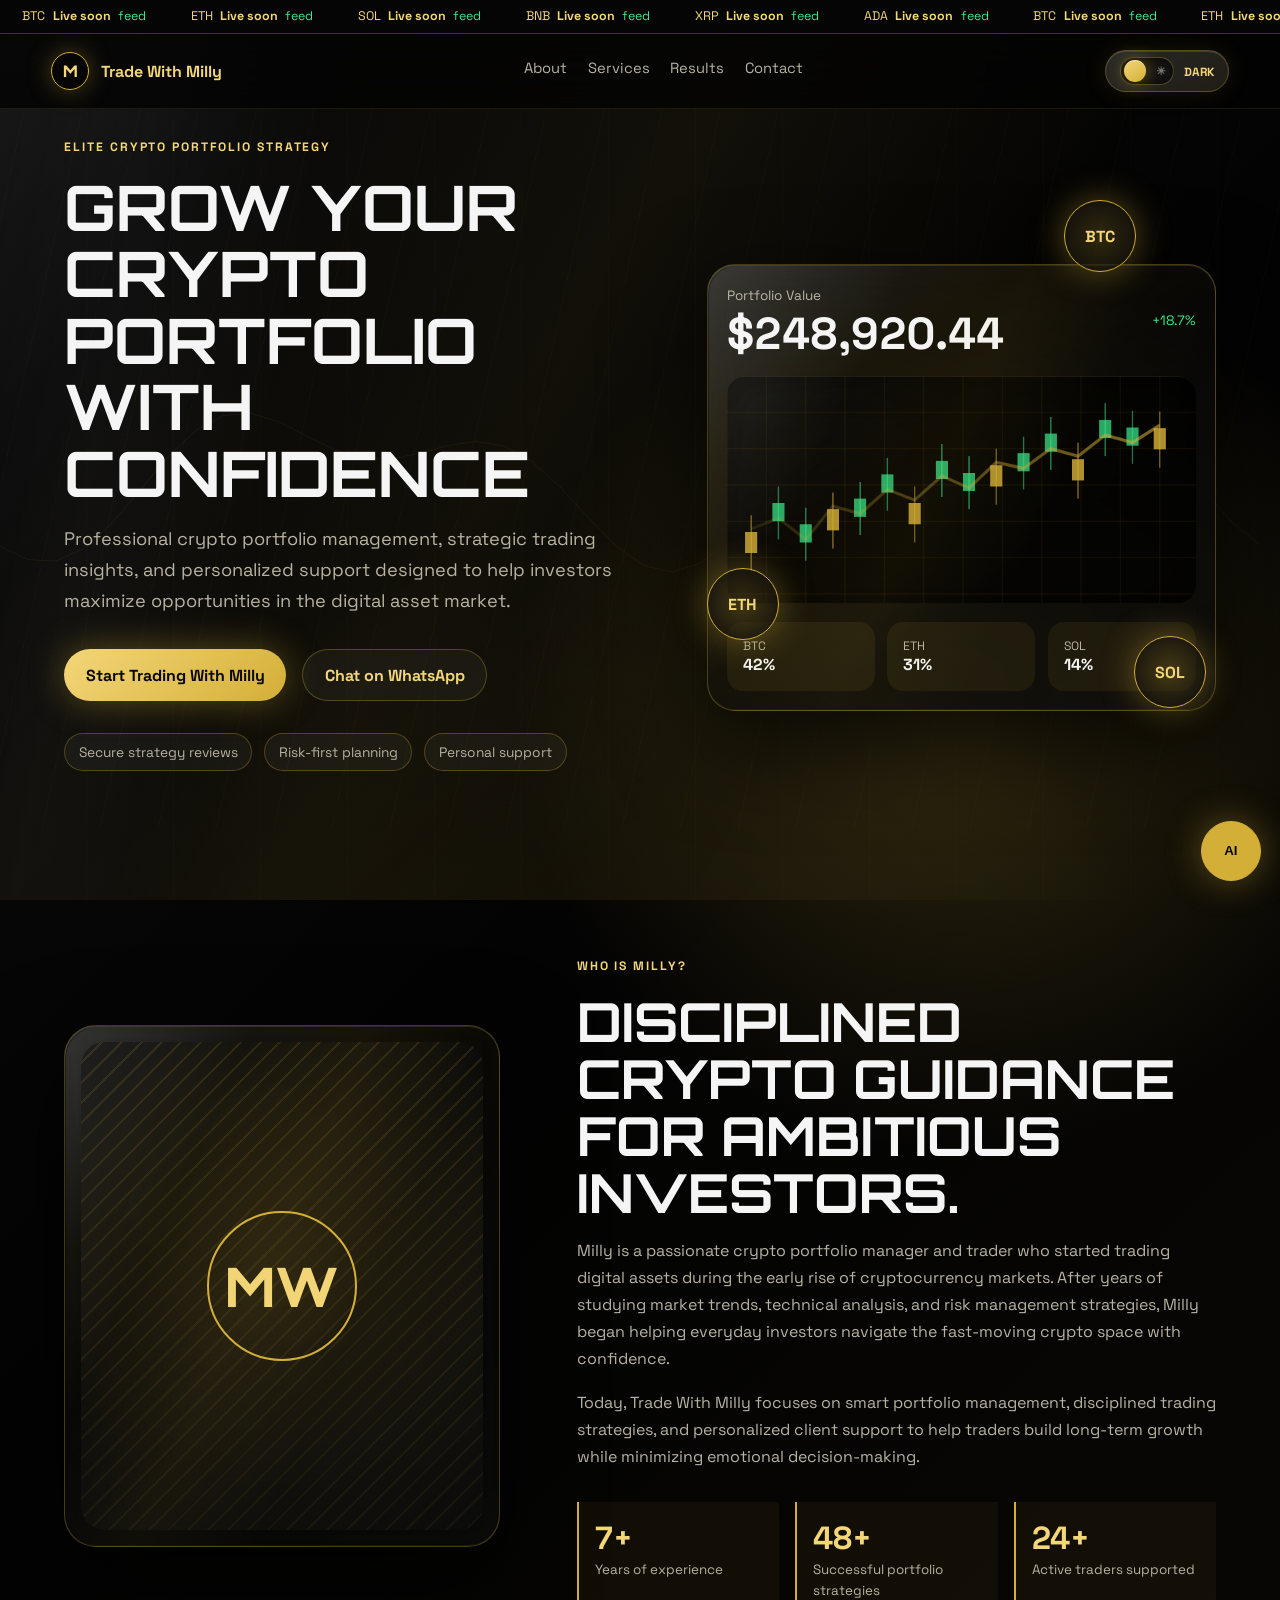
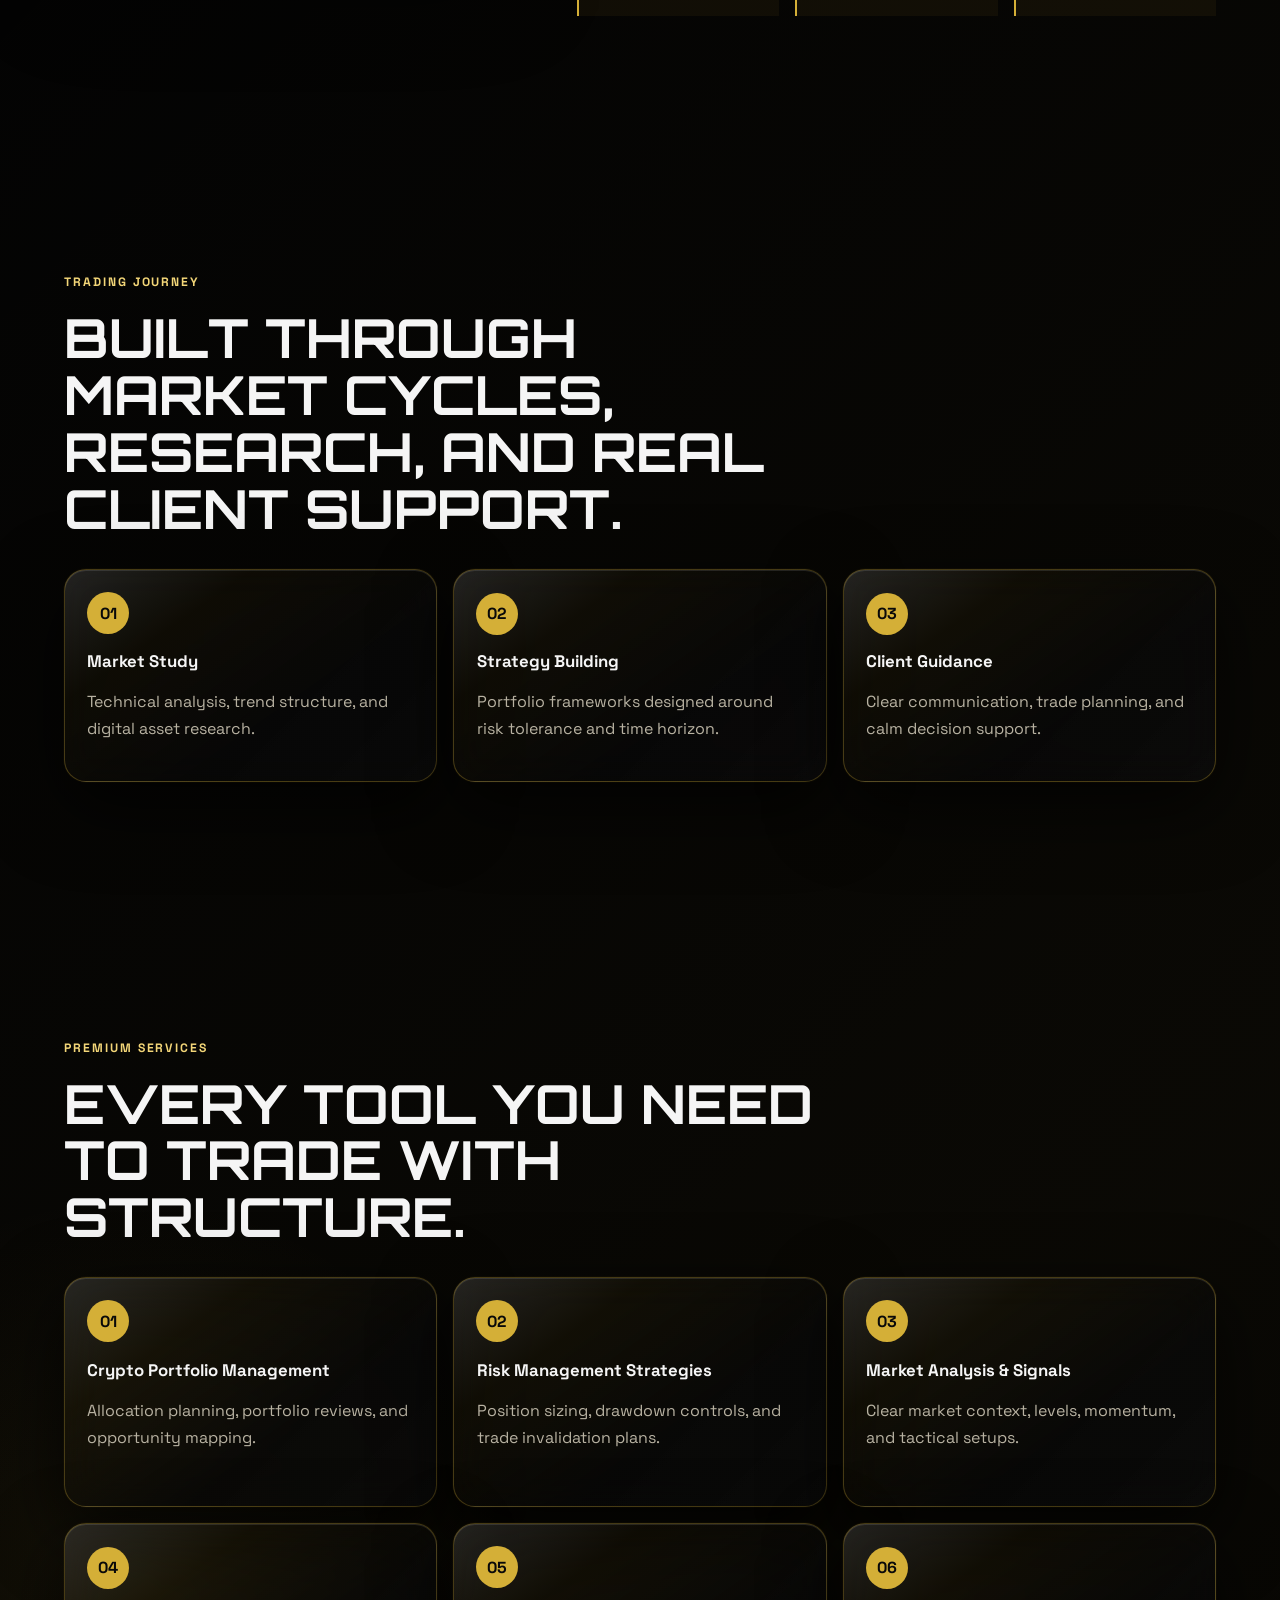
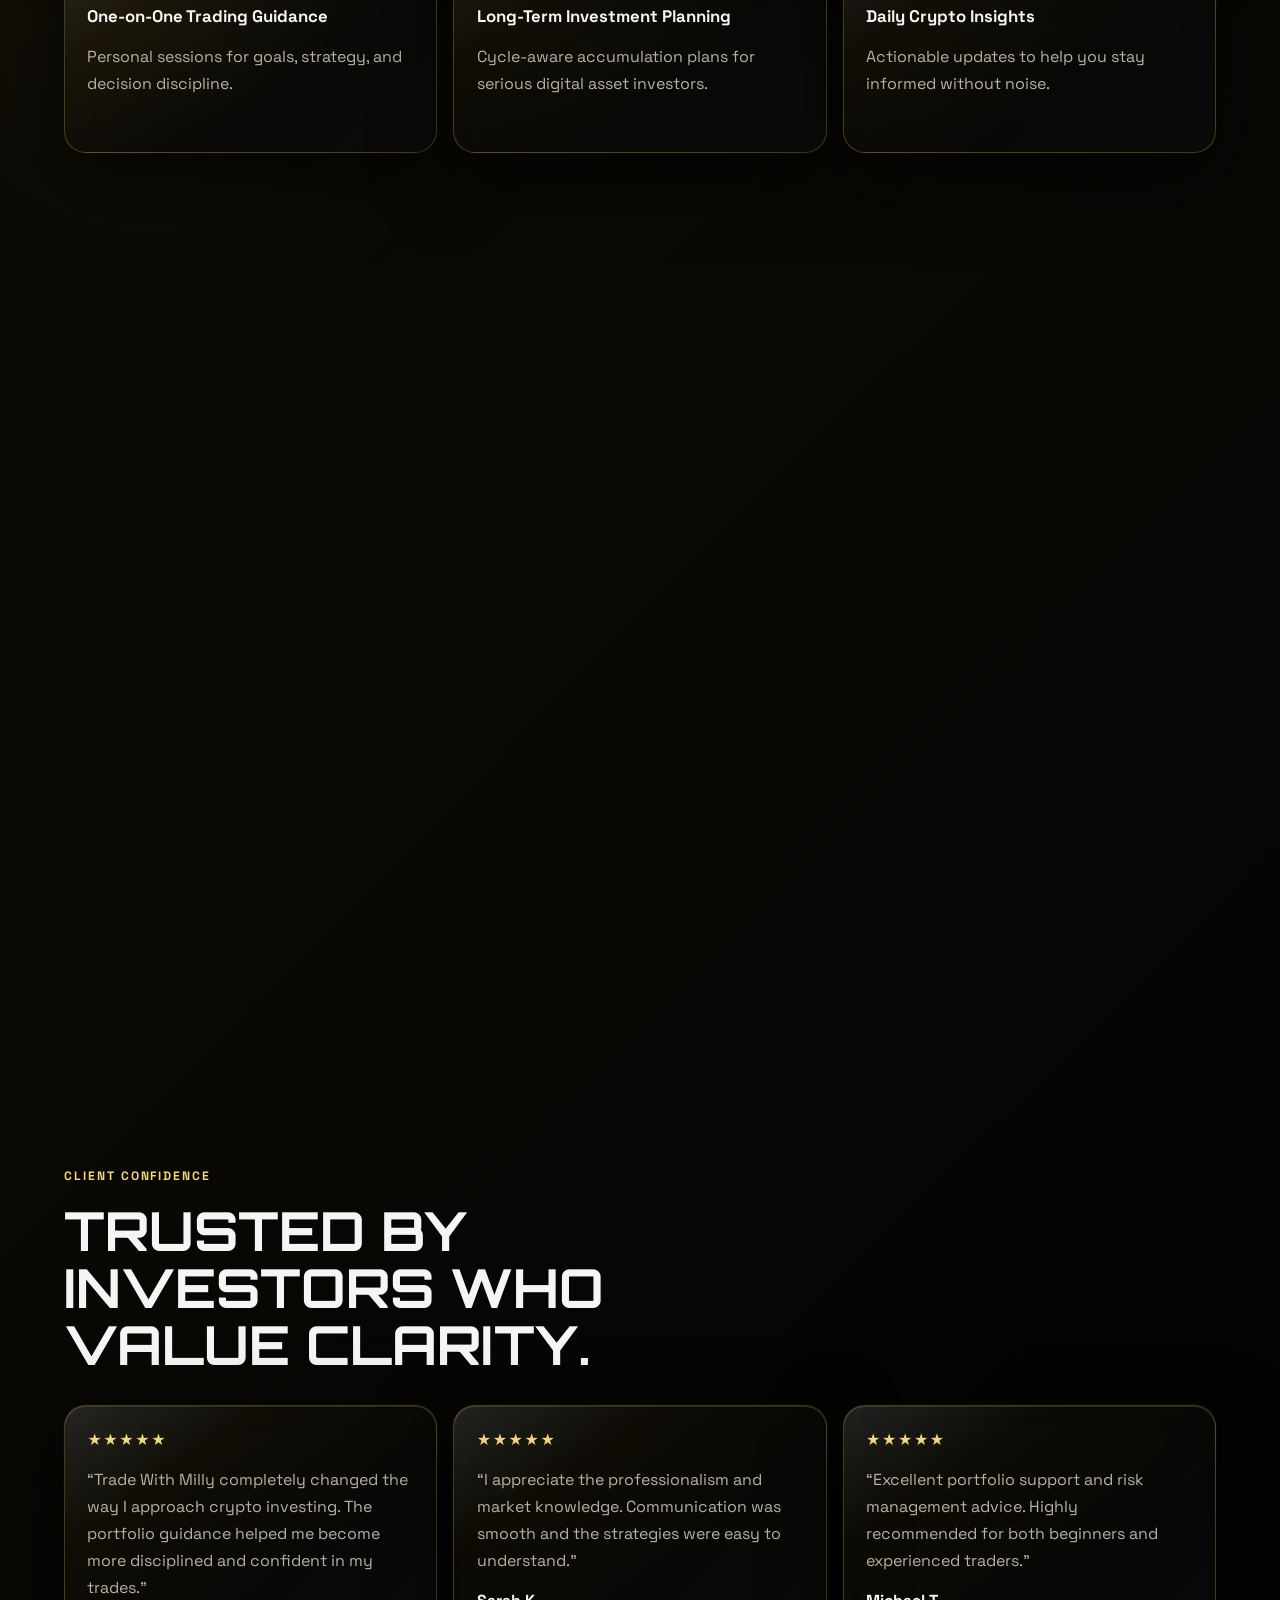
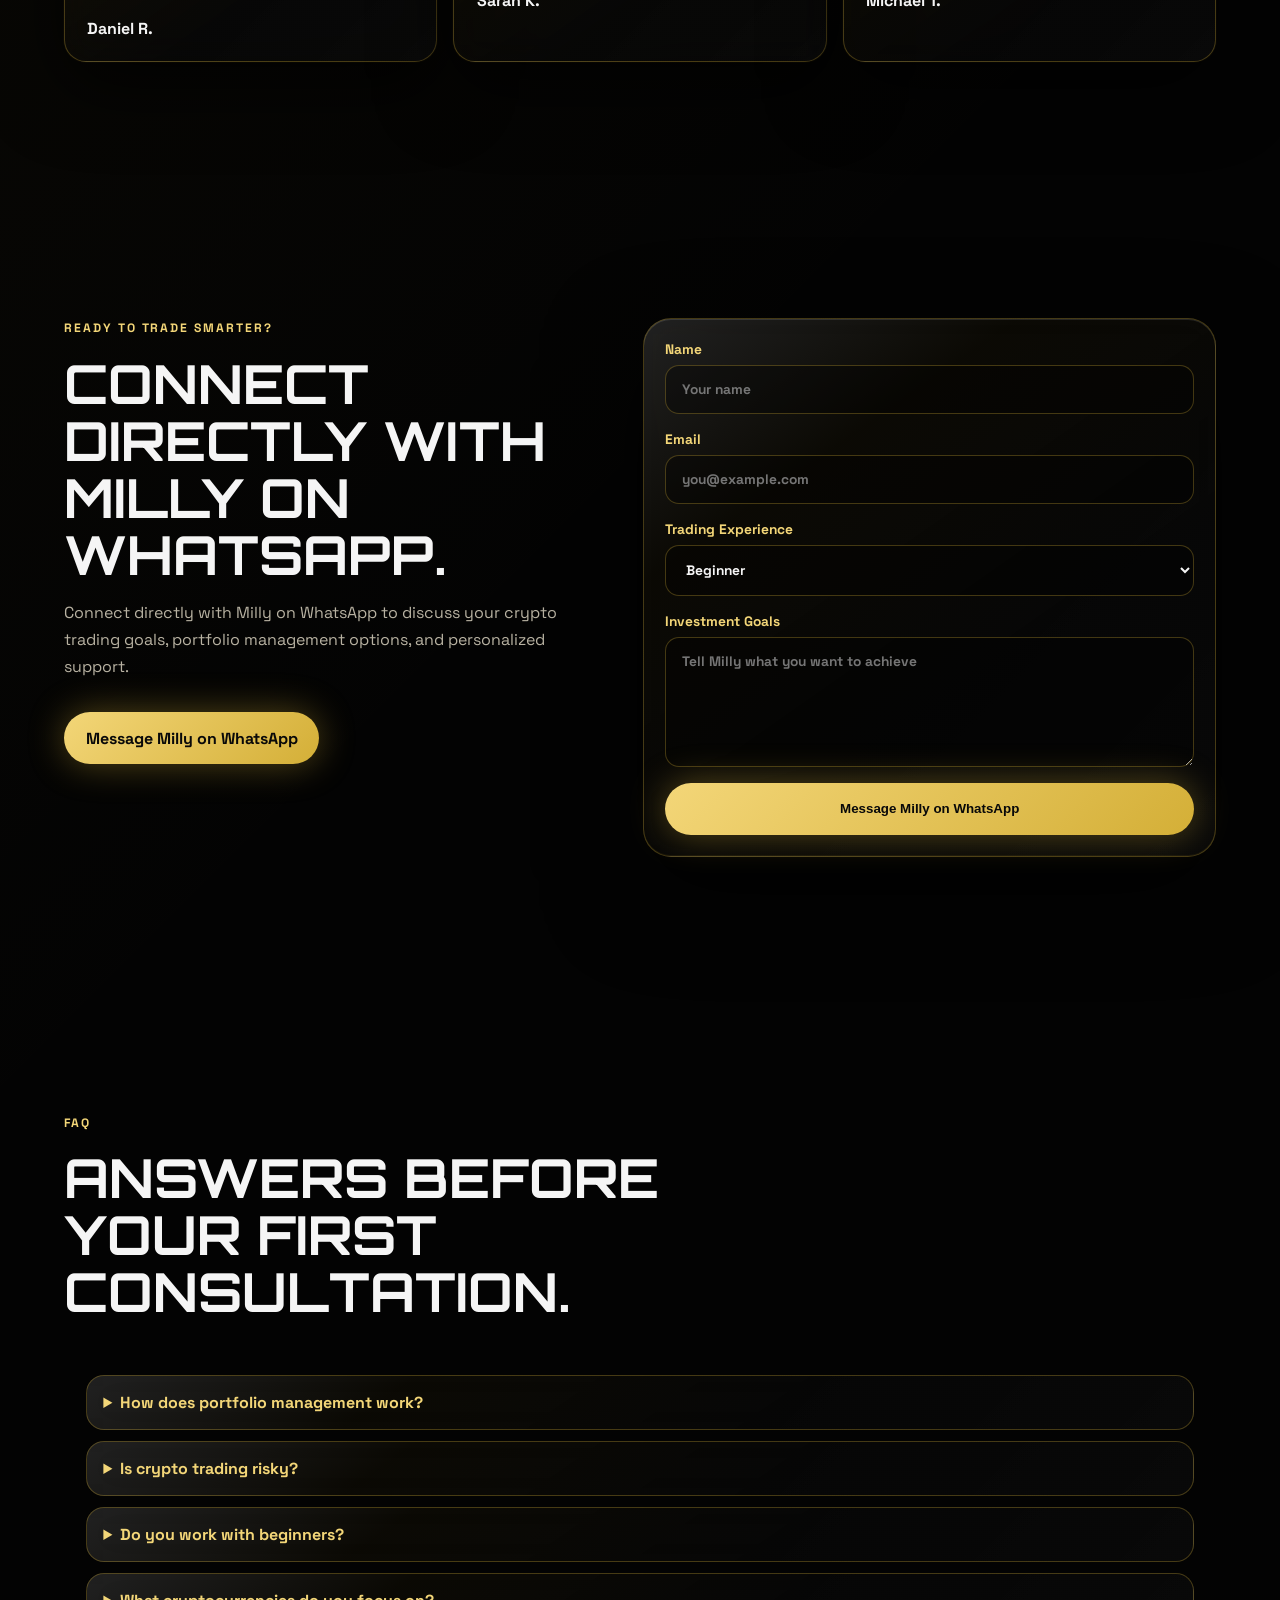
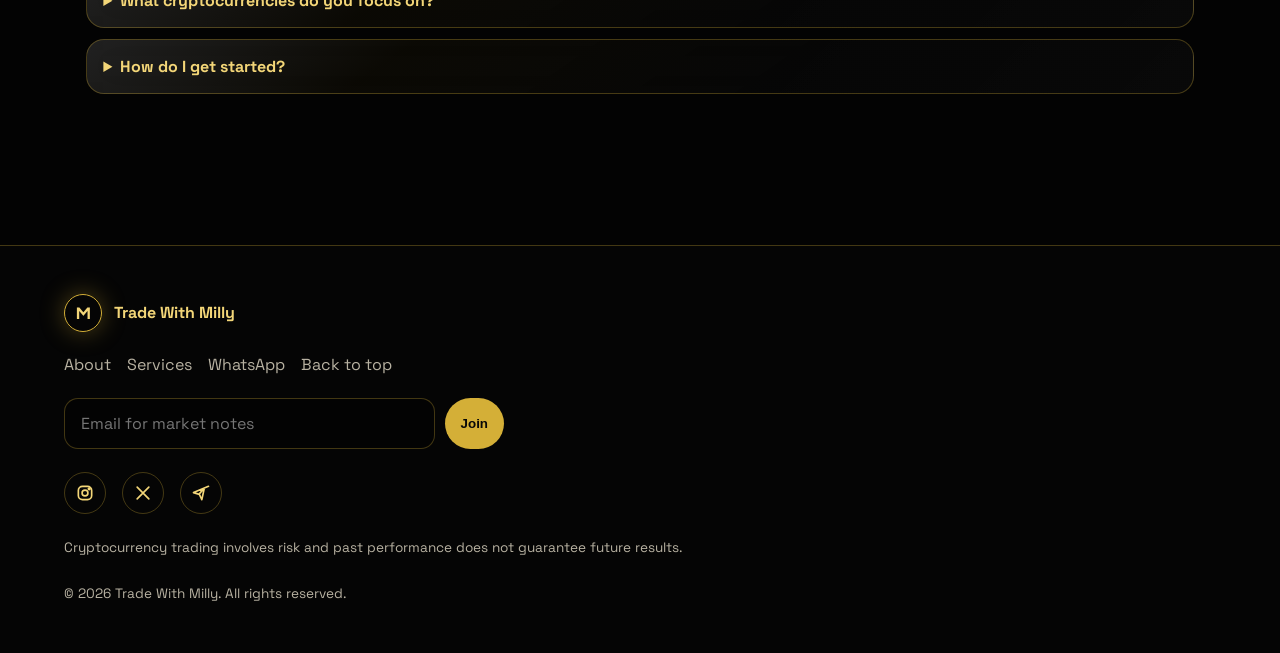
==== commit 0a6e6b40: "Update contact and social links" ====
--- a/index.html
+++ b/index.html
@@ -51,7 +51,7 @@
         <p class="hero-subtitle">Professional crypto portfolio management, strategic trading insights, and personalized support designed to help investors maximize opportunities in the digital asset market.</p>
         <div class="hero-actions">
           <a class="btn btn-primary magnetic" href="support.html">Start Trading With Milly</a>
-          <a class="btn btn-secondary magnetic" href="https://wa.me/2348110244905" data-whatsapp-link>Chat on WhatsApp</a>
+          <a class="btn btn-secondary magnetic" href="https://wa.me/2347077719341" data-whatsapp-link>Chat on WhatsApp</a>
         </div>
         <div class="trust-row" aria-label="Trust highlights">
           <span>Secure strategy reviews</span>
@@ -165,7 +165,7 @@
         <p class="eyebrow">Ready To Trade Smarter?</p>
         <h2>Connect directly with Milly on WhatsApp.</h2>
         <p>Connect directly with Milly on WhatsApp to discuss your crypto trading goals, portfolio management options, and personalized support.</p>
-        <a class="whatsapp-pulse magnetic" href="https://wa.me/2348110244905" data-whatsapp-link>Message Milly on WhatsApp</a>
+        <a class="whatsapp-pulse magnetic" href="https://wa.me/2347077719341" data-whatsapp-link>Message Milly on WhatsApp</a>
       </div>
       <form class="contact-form reveal">
         <label>Name<input type="text" name="name" placeholder="Your name"></label>
@@ -220,7 +220,7 @@
     <nav>
       <a href="#about">About</a>
       <a href="#services">Services</a>
-      <a href="https://wa.me/2348110244905" data-whatsapp-link>WhatsApp</a>
+      <a href="https://wa.me/2347077719341" data-whatsapp-link>WhatsApp</a>
       <a href="#top">Back to top</a>
     </nav>
     <form class="newsletter">
@@ -228,7 +228,7 @@
       <button class="magnetic" type="button" data-newsletter>Join</button>
     </form>
     <div class="socials" aria-label="Social links">
-      <a class="magnetic social-instagram" href="https://www.instagram.com/milly_01_/" aria-label="Instagram" data-social="instagram"><svg viewBox="0 0 24 24" aria-hidden="true"><rect x="4" y="4" width="16" height="16" rx="5"></rect><circle cx="12" cy="12" r="3.5"></circle><circle cx="17" cy="7" r="1"></circle></svg></a>
+      <a class="magnetic social-instagram" href="https://www.instagram.com/mcex.ng" aria-label="Instagram" data-social="instagram"><svg viewBox="0 0 24 24" aria-hidden="true"><rect x="4" y="4" width="16" height="16" rx="5"></rect><circle cx="12" cy="12" r="3.5"></circle><circle cx="17" cy="7" r="1"></circle></svg></a>
       <a class="magnetic social-x" href="social.html?platform=x" aria-label="X" data-social="x"><svg viewBox="0 0 24 24" aria-hidden="true"><path d="M5 5l14 14M19 5L5 19"></path></svg></a>
       <a class="magnetic social-telegram" href="https://t.me/Bigmilly01" aria-label="Telegram" data-social="telegram"><svg viewBox="0 0 24 24" aria-hidden="true"><path d="M21 4L3 11.5l7 2.2L13 20l3-14-6 7"></path></svg></a>
     </div>
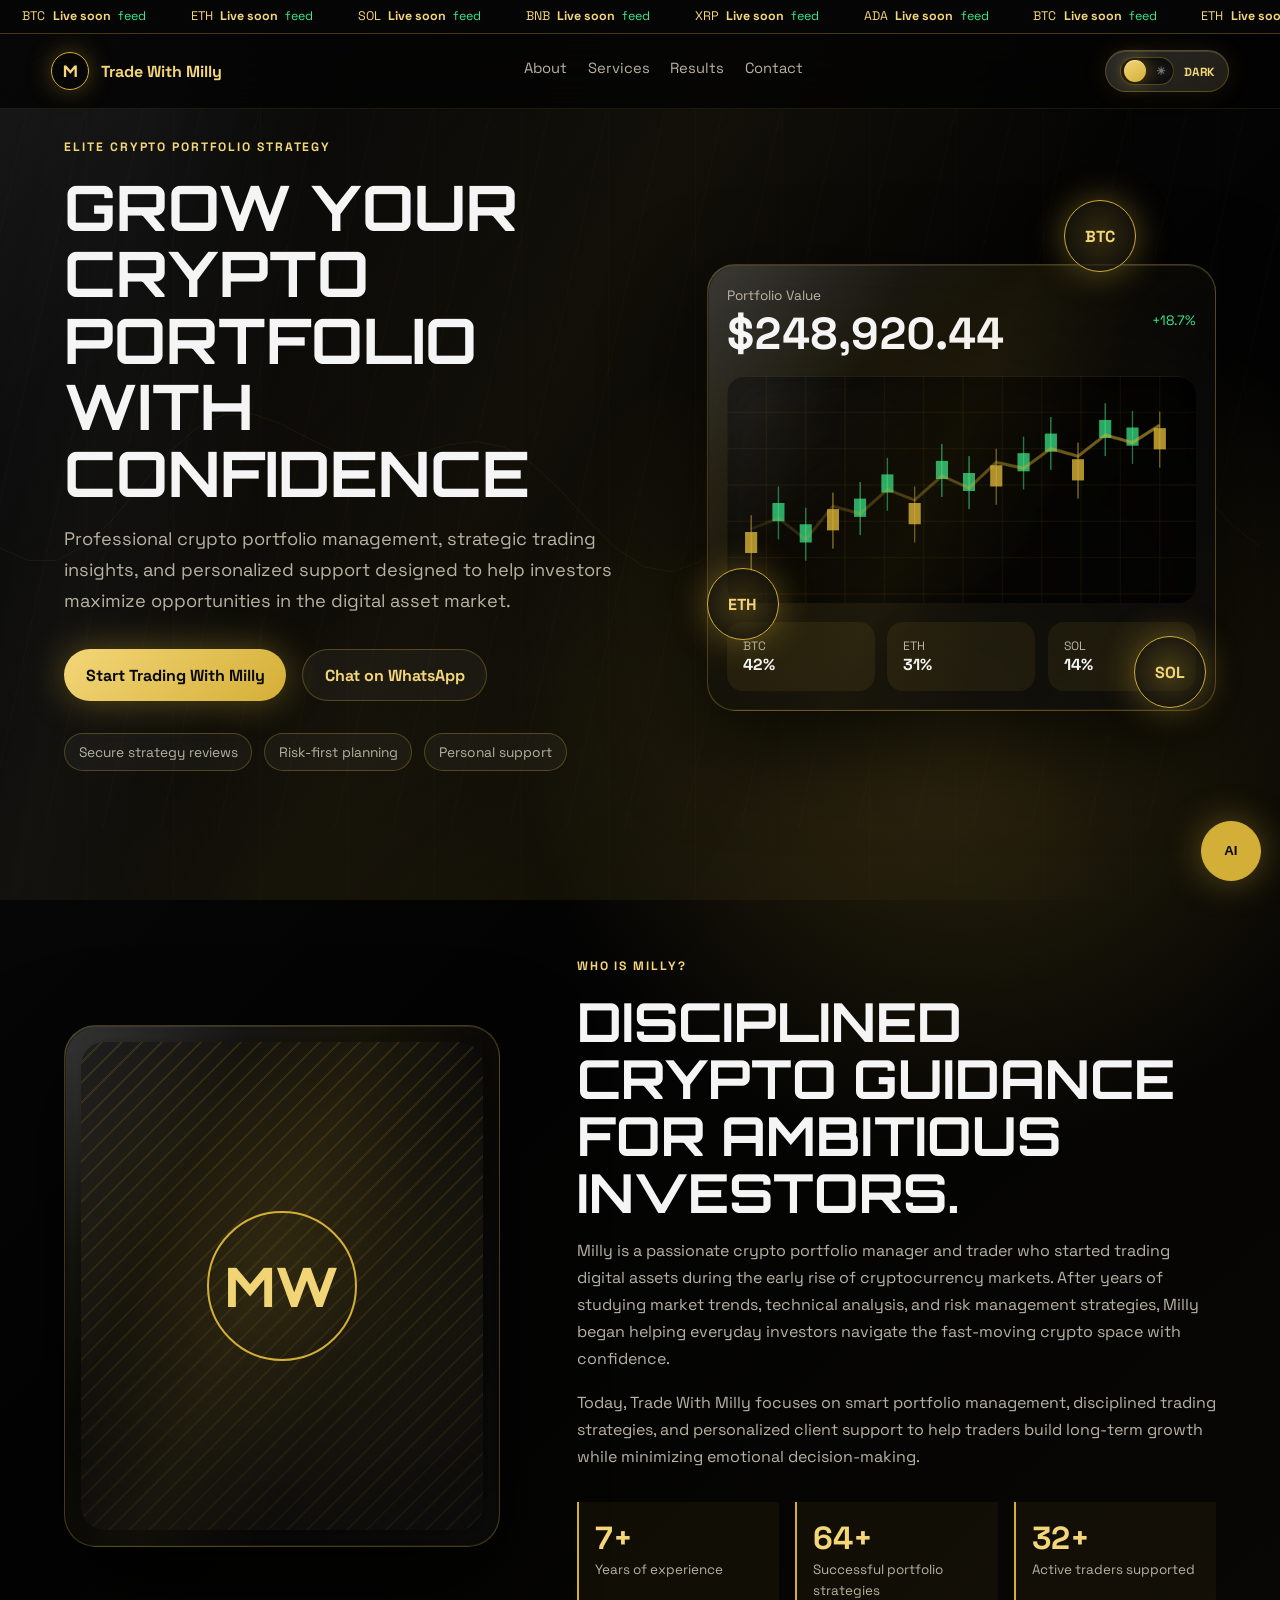
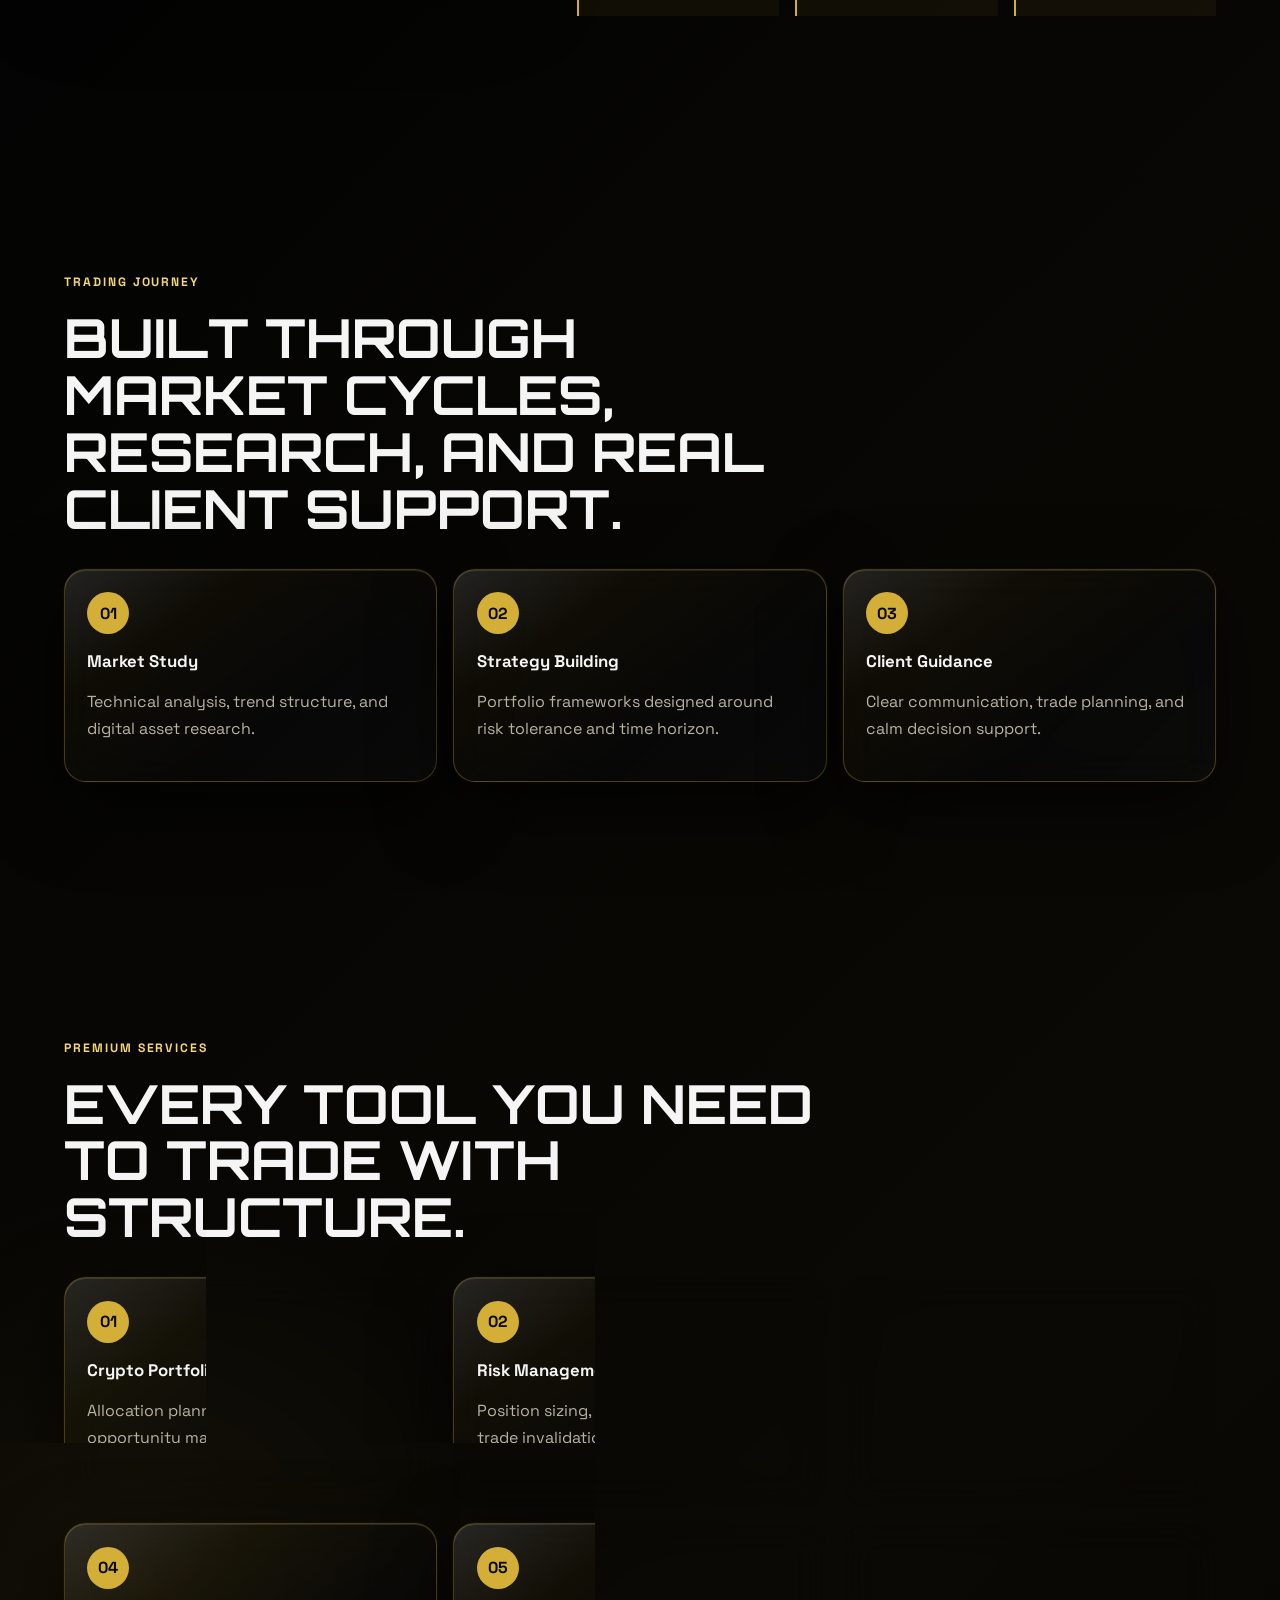
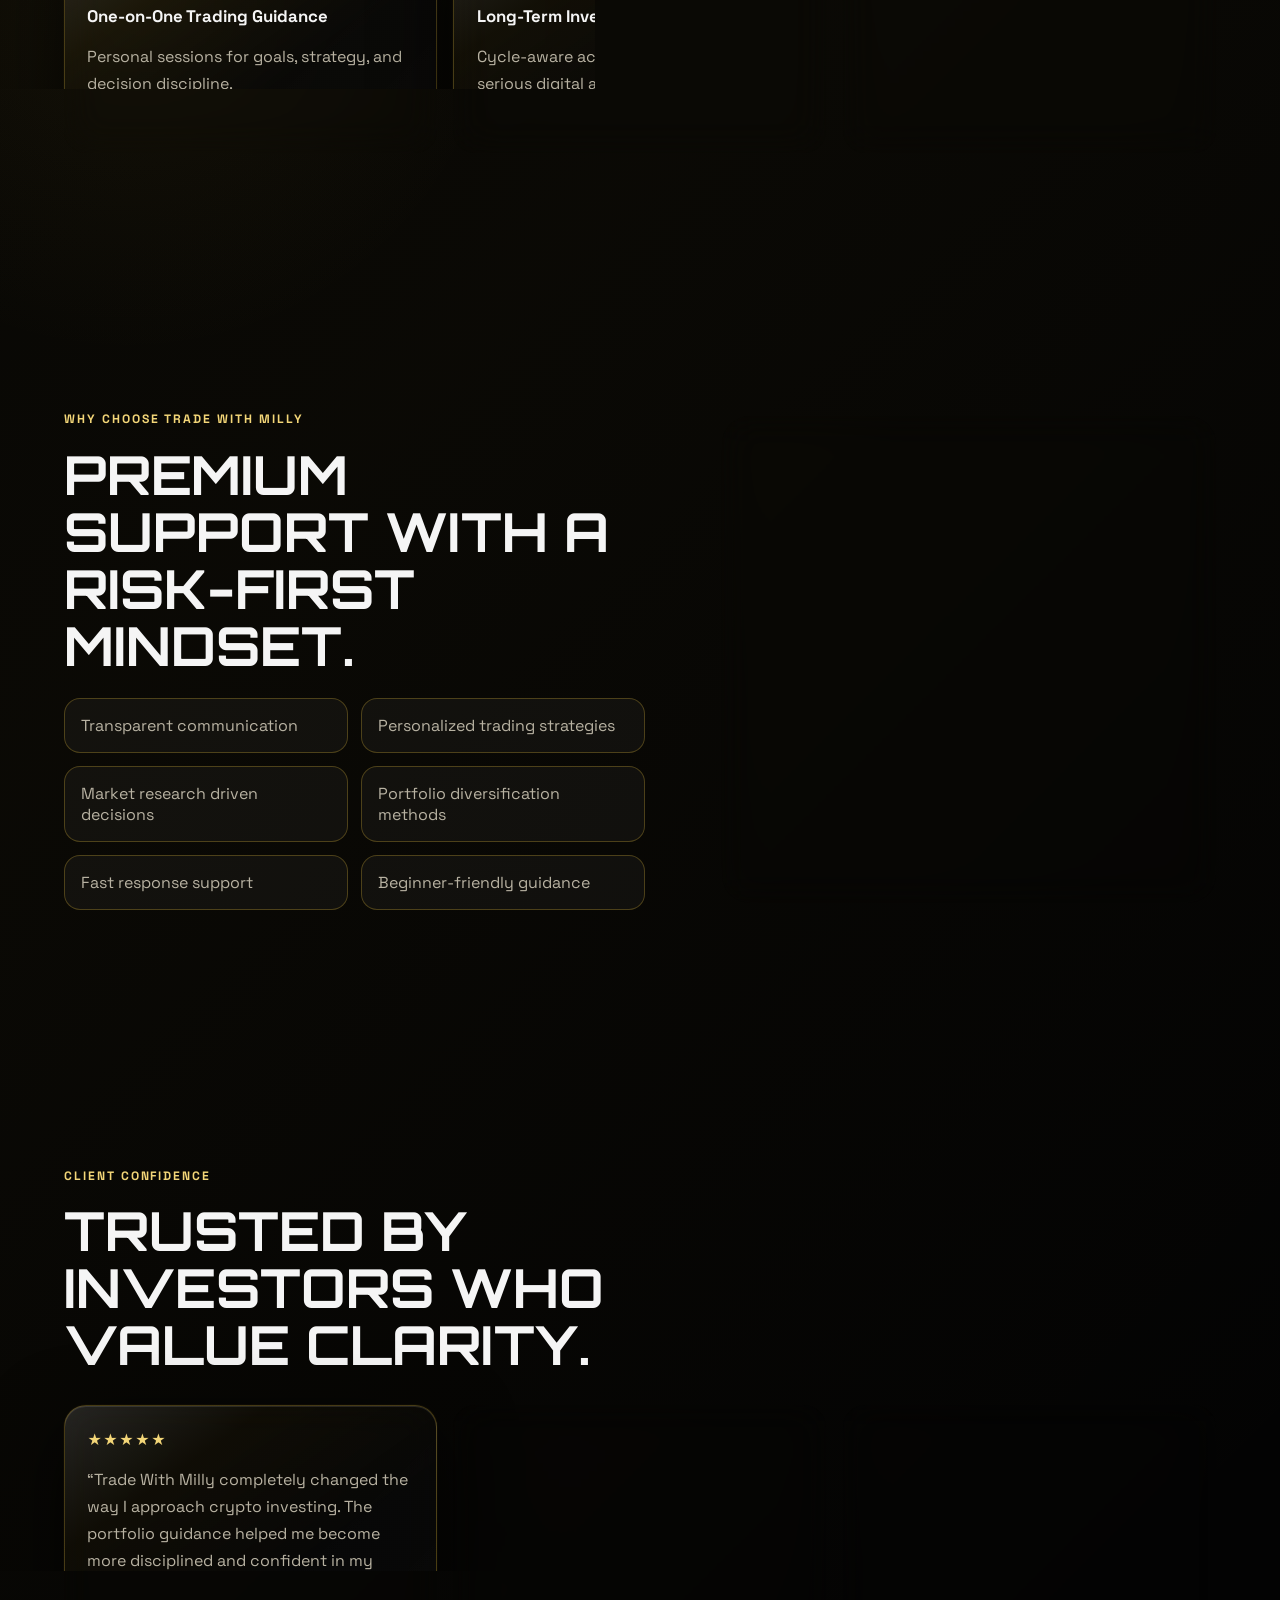
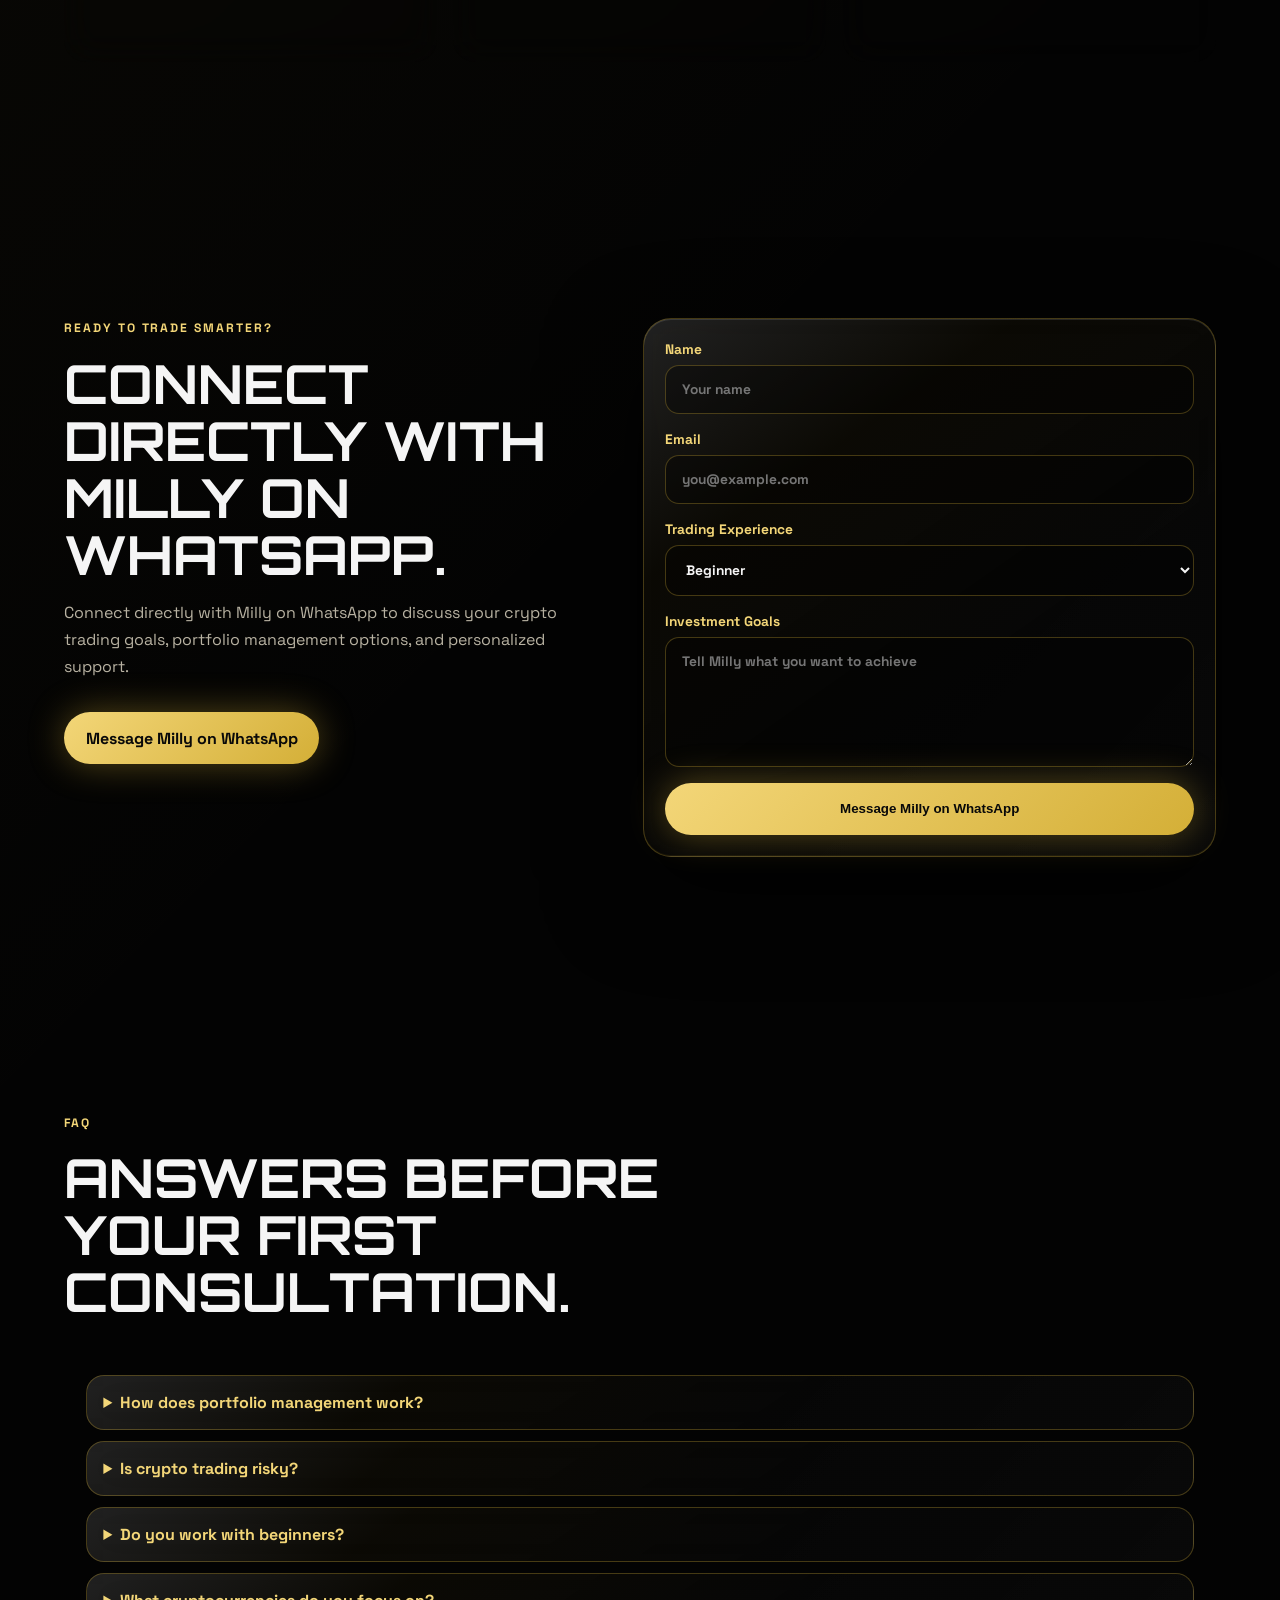
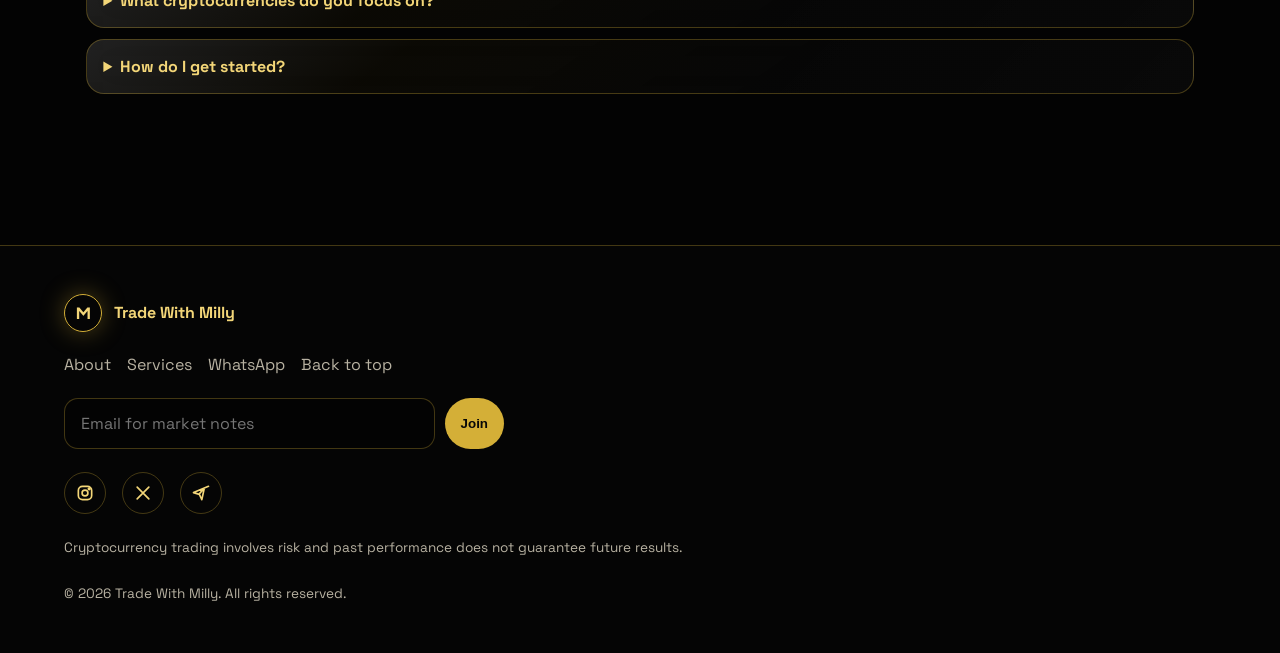
==== commit 7d3cdd73: "Force updated contact links in browser" ====
--- a/index.html
+++ b/index.html
@@ -236,6 +236,6 @@
     <p class="copyright">© 2026 Trade With Milly. All rights reserved.</p>
   </footer>
 
-  <script src="script.js"></script>
+  <script src="script.js?v=contact-links-2"></script>
 </body>
 </html>
